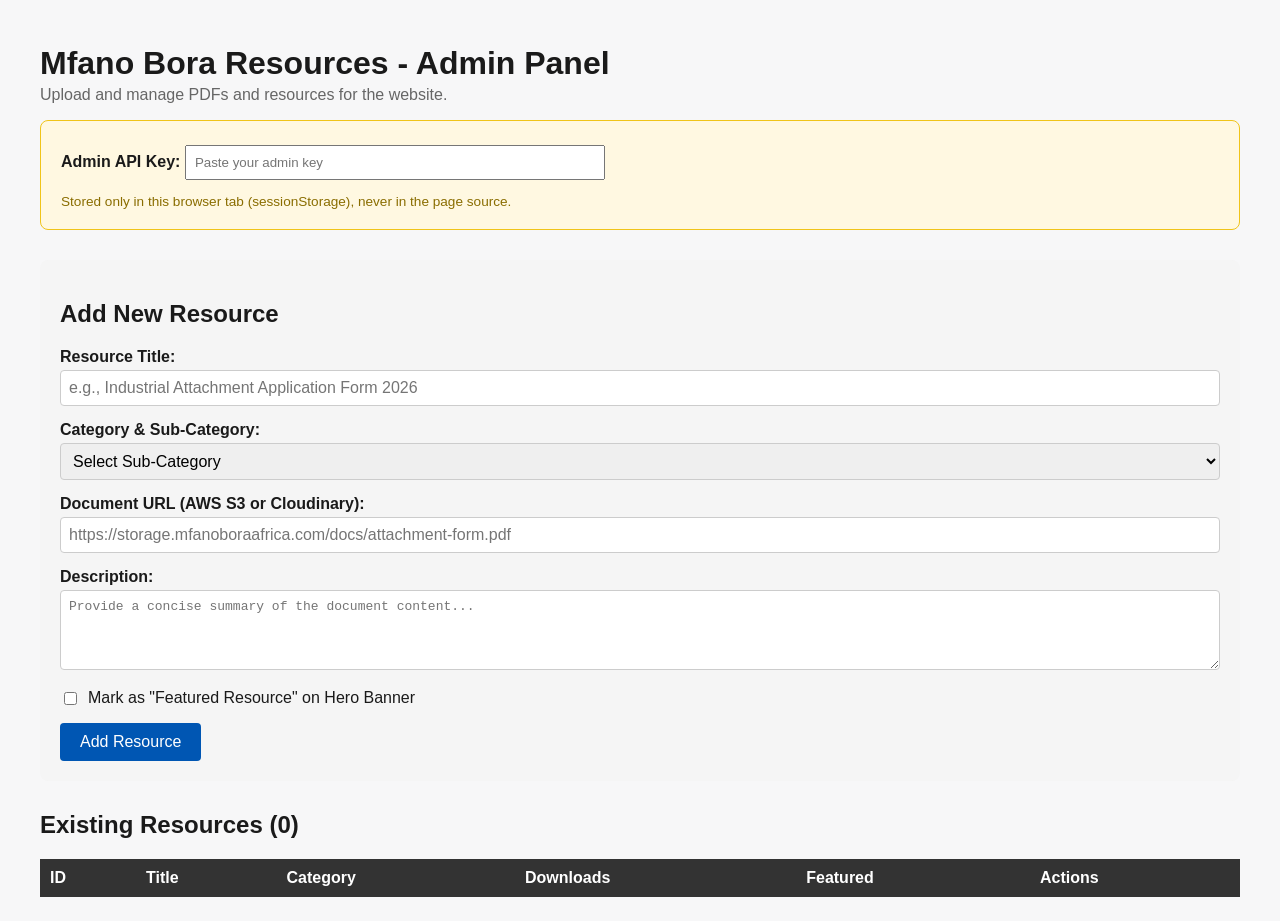
==== admin/index.html @ c71d783d "feat(admin): add admin UI for resource management" ====
<!DOCTYPE html>
<html lang="en">
<head>
<meta charset="UTF-8">
<meta name="viewport" content="width=device-width, initial-scale=1.0">
<title>Mfano Bora Resources - Admin Panel</title>
<link rel="stylesheet" href="css/admin.css">
</head>
<body>

<div class="container">
  <h1>Mfano Bora Resources - Admin Panel</h1>
  <p class="subtitle">Upload and manage PDFs and resources for the website.</p>

  <!-- ADMIN KEY -->
  <div class="card key-card">
    <label for="apiKey"><strong>Admin API Key:</strong></label>
    <input type="password" id="apiKey" placeholder="Paste your admin key" autocomplete="off">
    <p class="hint">Stored only in this browser tab (sessionStorage), never in the page source.</p>
  </div>

  <!-- CREATE FORM -->
  <div class="card">
    <h2>Add New Resource</h2>
    <p id="message" class="message"></p>

    <form id="resourceForm">
      <div class="field">
        <label for="title">Resource Title:</label>
        <input type="text" id="title" required placeholder="e.g., Industrial Attachment Application Form 2026">
      </div>

      <div class="field">
        <label for="subCategory">Category &amp; Sub-Category:</label>
        <select id="subCategory" required>
          <option value="">Select Sub-Category</option>
        </select>
      </div>

      <div class="field">
        <label for="fileUrl">Document URL (AWS S3 or Cloudinary):</label>
        <input type="url" id="fileUrl" required placeholder="https://storage.mfanoboraafrica.com/docs/attachment-form.pdf">
      </div>

      <div class="field">
        <label for="description">Description:</label>
        <textarea id="description" required placeholder="Provide a concise summary of the document content..."></textarea>
      </div>

      <div class="field checkbox-field">
        <label>
          <input type="checkbox" id="isFeatured">
          Mark as "Featured Resource" on Hero Banner
        </label>
      </div>

      <button type="submit" id="submitBtn">Add Resource</button>
    </form>
  </div>

  <!-- EXISTING RESOURCES -->
  <h2>Existing Resources (<span id="resourceCount">0</span>)</h2>
  <table id="resourceTable">
    <thead>
      <tr>
        <th>ID</th>
        <th>Title</th>
        <th>Category</th>
        <th>Downloads</th>
        <th>Featured</th>
        <th>Actions</th>
      </tr>
    </thead>
    <tbody id="resourceTableBody"></tbody>
  </table>
</div>

<script src="js/admin.js"></script>
</body>
</html>
---- admin/css/admin.css ----
* {
  box-sizing: border-box;
}

body {
  font-family: -apple-system, BlinkMacSystemFont, "Segoe UI", Roboto, sans-serif;
  background: #f7f7f8;
  color: #1a1a1a;
  margin: 0;
  padding: 24px;
}

.container {
  max-width: 1200px;
  margin: 0 auto;
}

h1 {
  margin-bottom: 4px;
}

.subtitle {
  color: #666;
  margin-top: 0;
}

.card {
  background: #f5f5f5;
  padding: 20px;
  border-radius: 8px;
  margin-bottom: 30px;
}

.key-card {
  background: #fff8e1;
  border: 1px solid #f0c419;
}

.key-card input {
  width: 100%;
  max-width: 420px;
  padding: 8px;
  margin-top: 4px;
}

.hint {
  color: #8a6d00;
  font-size: 0.85em;
  margin-bottom: 0;
}

.field {
  margin-bottom: 15px;
}

.field label {
  display: block;
  font-weight: bold;
  margin-bottom: 4px;
}

.field input[type="text"],
.field input[type="url"],
.field select,
.field textarea {
  width: 100%;
  padding: 8px;
  border: 1px solid #ccc;
  border-radius: 4px;
  font-size: 1em;
}

.field textarea {
  height: 80px;
  resize: vertical;
}

.checkbox-field label {
  display: flex;
  align-items: center;
  gap: 8px;
  font-weight: normal;
  cursor: pointer;
}

button {
  padding: 10px 20px;
  background: #0056b3;
  color: #fff;
  border: none;
  border-radius: 4px;
  cursor: pointer;
  font-size: 1em;
}

button:disabled {
  opacity: 0.6;
  cursor: not-allowed;
}

.message {
  font-weight: bold;
}

.message.error {
  color: #c0392b;
}

.message.success {
  color: #2e7d32;
}

table {
  width: 100%;
  border-collapse: collapse;
  text-align: left;
  background: #fff;
}

thead tr {
  background: #333;
  color: #fff;
}

th, td {
  padding: 10px;
}

tbody tr {
  border-bottom: 1px solid #ddd;
}

td.title-cell {
  font-weight: bold;
}

td a {
  margin-right: 10px;
  color: #0056b3;
}

td button.delete-btn {
  background: none;
  color: #c0392b;
  padding: 4px 8px;
}
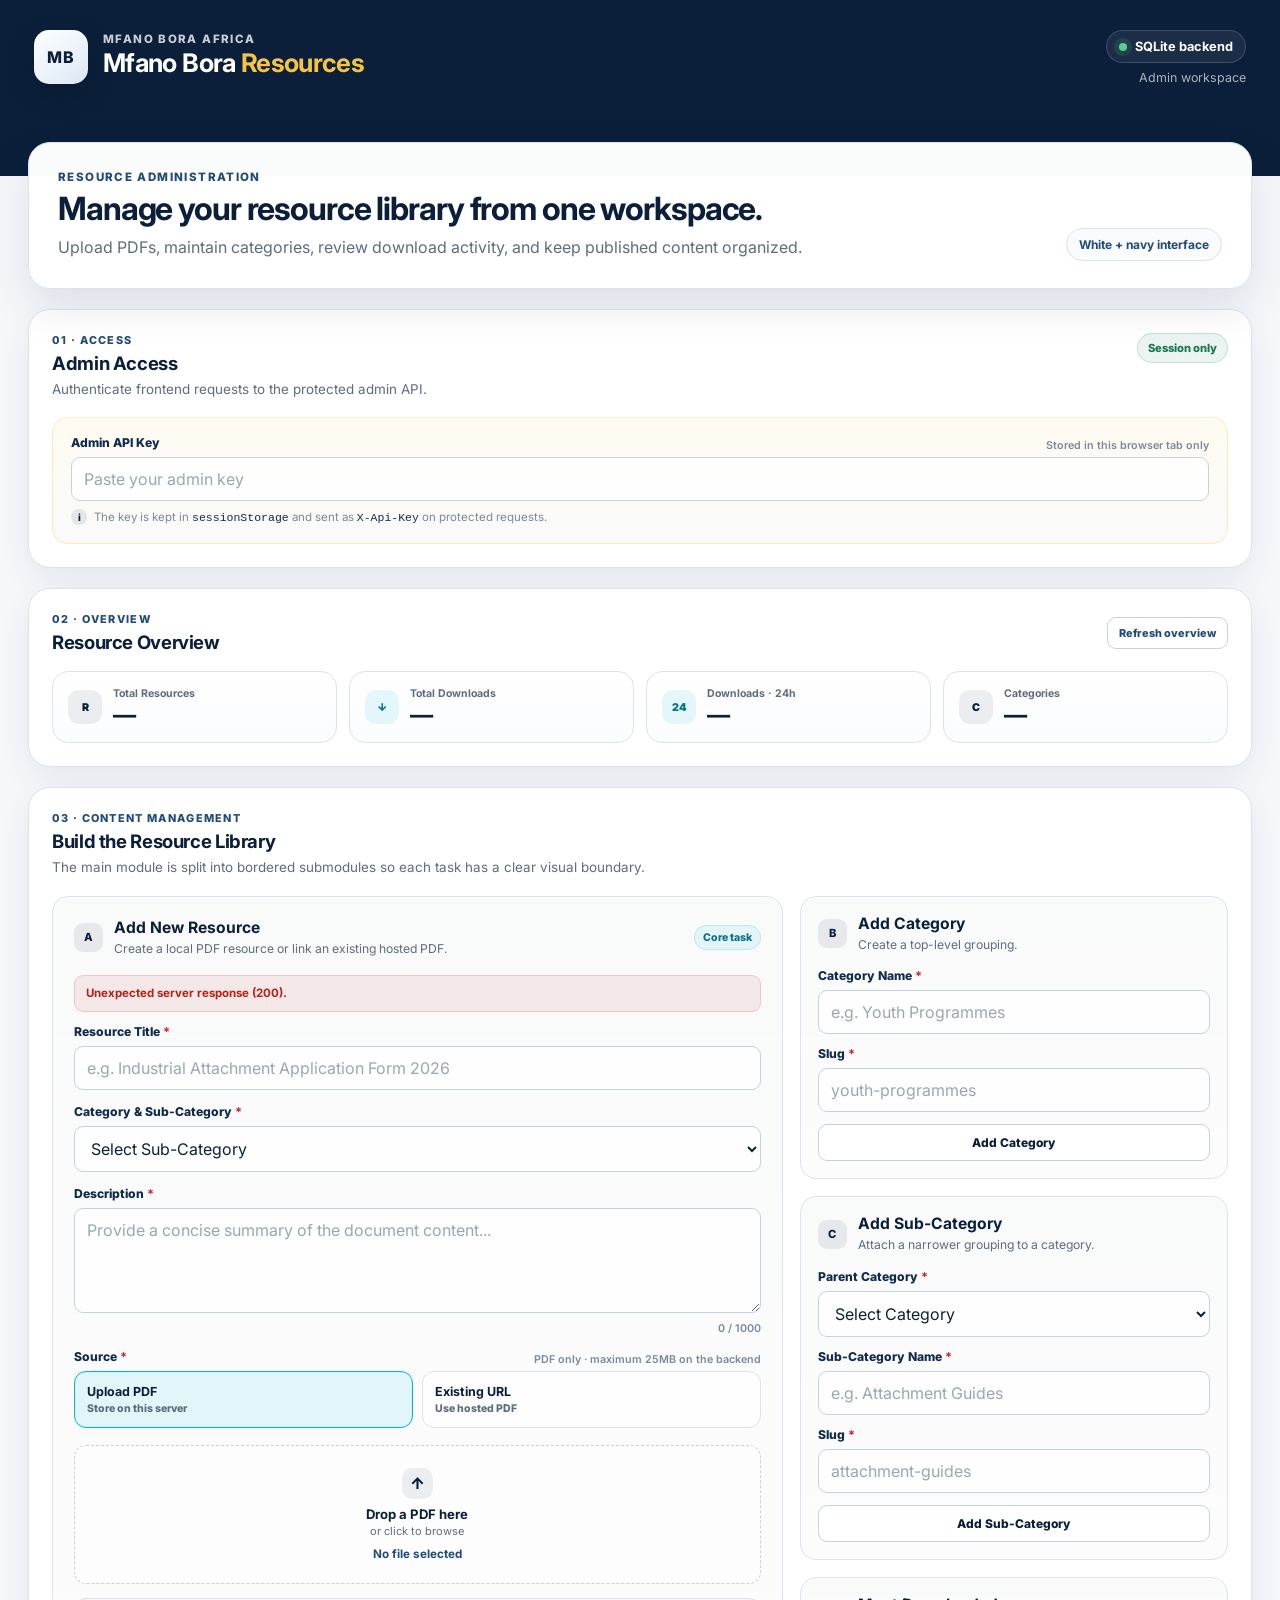
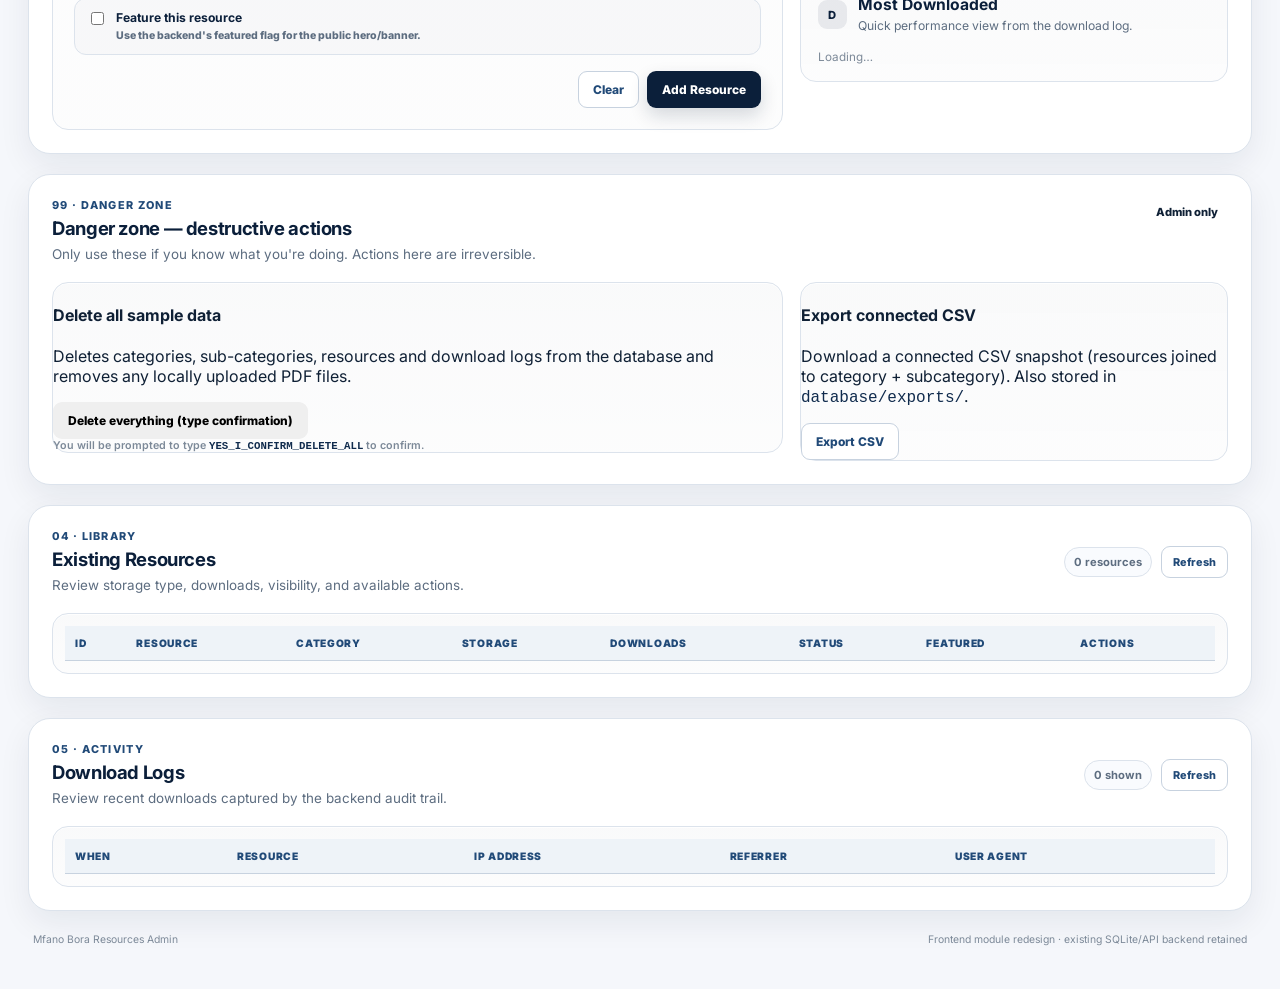
==== commit d1c1dfde: "feat(admin): redesign admin panel with modular UI and enhanced stats" ====
--- a/admin/index.html
+++ b/admin/index.html
@@ -1,80 +1,380 @@
 <!DOCTYPE html>
 <html lang="en">
 <head>
-<meta charset="UTF-8">
-<meta name="viewport" content="width=device-width, initial-scale=1.0">
-<title>Mfano Bora Resources - Admin Panel</title>
-<link rel="stylesheet" href="css/admin.css">
+  <meta charset="UTF-8">
+  <meta name="viewport" content="width=device-width, initial-scale=1.0">
+  <meta name="theme-color" content="#0b1f3a">
+  <title>Mfano Bora Resources — Admin Panel</title>
+  <link rel="preconnect" href="https://fonts.googleapis.com">
+  <link rel="preconnect" href="https://fonts.gstatic.com" crossorigin>
+  <link href="https://fonts.googleapis.com/css2?family=Inter:wght@400;500;600;700;800&display=swap" rel="stylesheet">
+  <link rel="stylesheet" href="css/admin.css">
 </head>
 <body>
-
-<div class="container">
-  <h1>Mfano Bora Resources - Admin Panel</h1>
-  <p class="subtitle">Upload and manage PDFs and resources for the website.</p>
-
-  <!-- ADMIN KEY -->
-  <div class="card key-card">
-    <label for="apiKey"><strong>Admin API Key:</strong></label>
-    <input type="password" id="apiKey" placeholder="Paste your admin key" autocomplete="off">
-    <p class="hint">Stored only in this browser tab (sessionStorage), never in the page source.</p>
+  <div class="page-shell">
+    <header class="topbar">
+      <div class="topbar-brand">
+        <div class="brand-mark" aria-hidden="true">MB</div>
+        <div>
+          <div class="eyebrow">Mfano Bora Africa</div>
+          <h1>Mfano Bora <span>Resources</span></h1>
+        </div>
+      </div>
+
+      <div class="topbar-meta">
+        <div class="system-status"><span class="status-dot"></span> SQLite backend</div>
+        <div class="system-copy">Admin workspace</div>
+      </div>
+    </header>
+
+    <main class="container">
+      <section class="hero-intro">
+        <div>
+          <p class="eyebrow dark">Resource administration</p>
+          <h2>Manage your resource library from one workspace.</h2>
+          <p class="hero-copy">Upload PDFs, maintain categories, review download activity, and keep published content organized.</p>
+        </div>
+        <div class="hero-chip">White + navy interface</div>
+      </section>
+
+      <!-- SECURITY MODULE -->
+      <section class="module module-security" aria-labelledby="securityTitle">
+        <div class="module-header">
+          <div>
+            <p class="module-kicker">01 · Access</p>
+            <h3 id="securityTitle">Admin Access</h3>
+            <p>Authenticate frontend requests to the protected admin API.</p>
+          </div>
+          <span class="module-badge secure">Session only</span>
+        </div>
+
+        <div class="submodule submodule-accent">
+          <div class="submodule-title-row">
+            <label for="apiKey">Admin API Key</label>
+            <span class="field-note">Stored in this browser tab only</span>
+          </div>
+          <input type="password" id="apiKey" placeholder="Paste your admin key" autocomplete="off" spellcheck="false">
+          <div class="access-note">
+            <span class="note-icon">i</span>
+            The key is kept in <code>sessionStorage</code> and sent as <code>X-Api-Key</code> on protected requests.
+          </div>
+        </div>
+      </section>
+
+      <!-- STATS MODULE -->
+      <section class="module" aria-labelledby="statsTitle">
+        <div class="module-header compact">
+          <div>
+            <p class="module-kicker">02 · Overview</p>
+            <h3 id="statsTitle">Resource Overview</h3>
+          </div>
+          <button class="button button-outline button-small" id="refreshOverviewBtn" type="button">Refresh overview</button>
+        </div>
+
+        <div class="stats-grid">
+          <div class="stat-card">
+            <span class="stat-icon">R</span>
+            <div>
+              <span class="stat-label">Total Resources</span>
+              <strong class="stat-value" id="statResources">—</strong>
+            </div>
+          </div>
+          <div class="stat-card accent">
+            <span class="stat-icon">↓</span>
+            <div>
+              <span class="stat-label">Total Downloads</span>
+              <strong class="stat-value" id="statDownloads">—</strong>
+            </div>
+          </div>
+          <div class="stat-card accent">
+            <span class="stat-icon">24</span>
+            <div>
+              <span class="stat-label">Downloads · 24h</span>
+              <strong class="stat-value" id="statDownloads24h">—</strong>
+            </div>
+          </div>
+          <div class="stat-card">
+            <span class="stat-icon">C</span>
+            <div>
+              <span class="stat-label">Categories</span>
+              <strong class="stat-value" id="statCategories">—</strong>
+            </div>
+          </div>
+        </div>
+      </section>
+
+      <!-- CONTENT MANAGEMENT MODULE -->
+      <section class="module" aria-labelledby="contentTitle">
+        <div class="module-header">
+          <div>
+            <p class="module-kicker">03 · Content management</p>
+            <h3 id="contentTitle">Build the Resource Library</h3>
+            <p>The main module is split into bordered submodules so each task has a clear visual boundary.</p>
+          </div>
+        </div>
+
+        <div class="workspace-grid">
+          <!-- RESOURCE SUBMODULE -->
+          <div class="submodule submodule-primary">
+            <div class="submodule-heading">
+              <div>
+                <span class="submodule-index">A</span>
+                <div>
+                  <h4>Add New Resource</h4>
+                  <p>Create a local PDF resource or link an existing hosted PDF.</p>
+                </div>
+              </div>
+              <span class="submodule-status">Core task</span>
+            </div>
+
+            <div id="message" class="message" role="status" aria-live="polite"></div>
+
+            <form id="resourceForm" class="form-grid">
+              <div class="field field-full">
+                <label for="title">Resource Title <span>*</span></label>
+                <input type="text" id="title" required maxlength="180" placeholder="e.g. Industrial Attachment Application Form 2026">
+              </div>
+
+              <div class="field field-full">
+                <label for="subCategory">Category &amp; Sub-Category <span>*</span></label>
+                <select id="subCategory" required>
+                  <option value="">Select Sub-Category</option>
+                </select>
+              </div>
+
+              <div class="field field-full">
+                <label for="description">Description <span>*</span></label>
+                <textarea id="description" required maxlength="1000" placeholder="Provide a concise summary of the document content..."></textarea>
+                <span class="field-note right" id="descriptionCount">0 / 1000</span>
+              </div>
+
+              <div class="field field-full">
+                <div class="field-label-row">
+                  <label>Source <span>*</span></label>
+                  <span class="field-note">PDF only · maximum 25MB on the backend</span>
+                </div>
+                <div class="source-toggle" role="radiogroup" aria-label="Resource source">
+                  <label class="source-option">
+                    <input type="radio" name="source" value="file" checked>
+                    <span class="source-option-text"><strong>Upload PDF</strong><small>Store on this server</small></span>
+                  </label>
+                  <label class="source-option">
+                    <input type="radio" name="source" value="url">
+                    <span class="source-option-text"><strong>Existing URL</strong><small>Use hosted PDF</small></span>
+                  </label>
+                </div>
+
+                <div id="fileSourceField" class="source-panel">
+                  <div class="file-drop" id="fileDrop" tabindex="0" role="button" aria-label="Choose PDF file">
+                    <div class="upload-icon">↑</div>
+                    <strong>Drop a PDF here</strong>
+                    <span>or click to browse</span>
+                    <div class="file-picked" id="filePicked">No file selected</div>
+                  </div>
+                  <input type="file" id="fileInput" accept="application/pdf,.pdf" hidden>
+                </div>
+
+                <div id="urlSourceField" class="source-panel" hidden>
+                  <input type="url" id="fileUrl" placeholder="https://storage.mfanobora.com/docs/example.pdf">
+                </div>
+              </div>
+
+              <div class="field field-full">
+                <label class="check-card">
+                  <input type="checkbox" id="isFeatured">
+                  <span>
+                    <strong>Feature this resource</strong>
+                    <small>Use the backend's featured flag for the public hero/banner.</small>
+                  </span>
+                </label>
+              </div>
+
+              <div class="form-actions field-full">
+                <button type="reset" class="button button-outline" id="resetResourceBtn">Clear</button>
+                <button type="submit" class="button button-primary" id="submitBtn">Add Resource</button>
+              </div>
+            </form>
+          </div>
+
+          <!-- TAXONOMY SUBMODULES -->
+          <div class="stacked-submodules">
+            <div class="submodule submodule-secondary">
+              <div class="submodule-heading small">
+                <div>
+                  <span class="submodule-index">B</span>
+                  <div>
+                    <h4>Add Category</h4>
+                    <p>Create a top-level grouping.</p>
+                  </div>
+                </div>
+              </div>
+              <div id="categoryMessage" class="message" role="status" aria-live="polite"></div>
+              <form id="categoryForm" class="compact-form">
+                <div class="field">
+                  <label for="categoryName">Category Name <span>*</span></label>
+                  <input type="text" id="categoryName" required maxlength="120" placeholder="e.g. Youth Programmes">
+                </div>
+                <div class="field">
+                  <label for="categorySlug">Slug <span>*</span></label>
+                  <input type="text" id="categorySlug" required maxlength="120" placeholder="youth-programmes">
+                </div>
+                <button type="submit" class="button button-secondary" id="categorySubmitBtn">Add Category</button>
+              </form>
+            </div>
+
+            <div class="submodule submodule-secondary">
+              <div class="submodule-heading small">
+                <div>
+                  <span class="submodule-index">C</span>
+                  <div>
+                    <h4>Add Sub-Category</h4>
+                    <p>Attach a narrower grouping to a category.</p>
+                  </div>
+                </div>
+              </div>
+              <div id="subCategoryMessage" class="message" role="status" aria-live="polite"></div>
+              <form id="subCategoryForm" class="compact-form">
+                <div class="field">
+                  <label for="parentCategory">Parent Category <span>*</span></label>
+                  <select id="parentCategory" required>
+                    <option value="">Select Category</option>
+                  </select>
+                </div>
+                <div class="field">
+                  <label for="newSubCategoryName">Sub-Category Name <span>*</span></label>
+                  <input type="text" id="newSubCategoryName" required maxlength="120" placeholder="e.g. Attachment Guides">
+                </div>
+                <div class="field">
+                  <label for="newSubCategorySlug">Slug <span>*</span></label>
+                  <input type="text" id="newSubCategorySlug" required maxlength="120" placeholder="attachment-guides">
+                </div>
+                <button type="submit" class="button button-secondary" id="subCategorySubmitBtn">Add Sub-Category</button>
+              </form>
+            </div>
+
+            <div class="submodule submodule-secondary">
+              <div class="submodule-heading small">
+                <div>
+                  <span class="submodule-index">D</span>
+                  <div>
+                    <h4>Most Downloaded</h4>
+                    <p>Quick performance view from the download log.</p>
+                  </div>
+                </div>
+              </div>
+              <div id="topResourcesList" class="top-resources-list" aria-live="polite">
+                <div class="loading-state">Loading…</div>
+              </div>
+            </div>
+          </div>
+        </div>
+      </section>
+
+      <!-- DANGER ZONE MODULE -->
+      <section class="module module-danger" aria-labelledby="dangerTitle">
+        <div class="module-header">
+          <div>
+            <p class="module-kicker">99 · Danger zone</p>
+            <h3 id="dangerTitle">Danger zone — destructive actions</h3>
+            <p class="hero-copy">Only use these if you know what you're doing. Actions here are irreversible.</p>
+          </div>
+          <span class="module-badge warning">Admin only</span>
+        </div>
+
+        <div class="workspace-grid">
+          <div class="submodule submodule-danger">
+            <h4>Delete all sample data</h4>
+            <p>Deletes categories, sub-categories, resources and download logs from the database and removes any locally uploaded PDF files.</p>
+            <div class="field">
+              <button id="killAllBtn" type="button" class="button button-danger">Delete everything (type confirmation)</button>
+            </div>
+            <div class="field-note">You will be prompted to type <code>YES_I_CONFIRM_DELETE_ALL</code> to confirm.</div>
+          </div>
+
+          <div class="submodule submodule-export">
+            <h4>Export connected CSV</h4>
+            <p>Download a connected CSV snapshot (resources joined to category + subcategory). Also stored in <code>database/exports/</code>.</p>
+            <div class="field">
+              <button id="exportCsvBtn" type="button" class="button button-outline">Export CSV</button>
+            </div>
+          </div>
+        </div>
+      </section>
+
+      <!-- RESOURCE LIST MODULE -->
+      <section class="module" aria-labelledby="resourcesTitle">
+        <div class="module-header compact">
+          <div>
+            <p class="module-kicker">04 · Library</p>
+            <h3 id="resourcesTitle">Existing Resources</h3>
+            <p>Review storage type, downloads, visibility, and available actions.</p>
+          </div>
+          <div class="header-actions">
+            <span class="count-badge"><span id="resourceCount">0</span> resources</span>
+            <button class="button button-outline button-small" id="refreshResourcesBtn" type="button">Refresh</button>
+          </div>
+        </div>
+
+        <div class="submodule table-submodule">
+          <div class="table-scroll">
+            <table id="resourceTable">
+              <thead>
+                <tr>
+                  <th>ID</th>
+                  <th>Resource</th>
+                  <th>Category</th>
+                  <th>Storage</th>
+                  <th>Downloads</th>
+                  <th>Status</th>
+                  <th>Featured</th>
+                  <th>Actions</th>
+                </tr>
+              </thead>
+              <tbody id="resourceTableBody"></tbody>
+            </table>
+          </div>
+        </div>
+      </section>
+
+      <!-- DOWNLOAD LOGS MODULE -->
+      <section class="module" aria-labelledby="logsTitle">
+        <div class="module-header compact">
+          <div>
+            <p class="module-kicker">05 · Activity</p>
+            <h3 id="logsTitle">Download Logs</h3>
+            <p>Review recent downloads captured by the backend audit trail.</p>
+          </div>
+          <div class="header-actions">
+            <span class="count-badge"><span id="logCount">0</span> shown</span>
+            <button class="button button-outline button-small" id="refreshLogsBtn" type="button">Refresh</button>
+          </div>
+        </div>
+
+        <div class="submodule table-submodule">
+          <div class="table-scroll">
+            <table id="logsTable">
+              <thead>
+                <tr>
+                  <th>When</th>
+                  <th>Resource</th>
+                  <th>IP Address</th>
+                  <th>Referrer</th>
+                  <th>User Agent</th>
+                </tr>
+              </thead>
+              <tbody id="logsTableBody"></tbody>
+            </table>
+          </div>
+        </div>
+      </section>
+
+      <footer class="page-footer">
+        <span>Mfano Bora Resources Admin</span>
+        <span>Frontend module redesign · existing SQLite/API backend retained</span>
+      </footer>
+    </main>
   </div>
 
-  <!-- CREATE FORM -->
-  <div class="card">
-    <h2>Add New Resource</h2>
-    <p id="message" class="message"></p>
-
-    <form id="resourceForm">
-      <div class="field">
-        <label for="title">Resource Title:</label>
-        <input type="text" id="title" required placeholder="e.g., Industrial Attachment Application Form 2026">
-      </div>
-
-      <div class="field">
-        <label for="subCategory">Category &amp; Sub-Category:</label>
-        <select id="subCategory" required>
-          <option value="">Select Sub-Category</option>
-        </select>
-      </div>
-
-      <div class="field">
-        <label for="fileUrl">Document URL (AWS S3 or Cloudinary):</label>
-        <input type="url" id="fileUrl" required placeholder="https://storage.mfanoboraafrica.com/docs/attachment-form.pdf">
-      </div>
-
-      <div class="field">
-        <label for="description">Description:</label>
-        <textarea id="description" required placeholder="Provide a concise summary of the document content..."></textarea>
-      </div>
-
-      <div class="field checkbox-field">
-        <label>
-          <input type="checkbox" id="isFeatured">
-          Mark as "Featured Resource" on Hero Banner
-        </label>
-      </div>
-
-      <button type="submit" id="submitBtn">Add Resource</button>
-    </form>
-  </div>
-
-  <!-- EXISTING RESOURCES -->
-  <h2>Existing Resources (<span id="resourceCount">0</span>)</h2>
-  <table id="resourceTable">
-    <thead>
-      <tr>
-        <th>ID</th>
-        <th>Title</th>
-        <th>Category</th>
-        <th>Downloads</th>
-        <th>Featured</th>
-        <th>Actions</th>
-      </tr>
-    </thead>
-    <tbody id="resourceTableBody"></tbody>
-  </table>
-</div>
-
-<script src="js/admin.js"></script>
+  <script src="js/admin.js"></script>
 </body>
-</html>
+</html>
--- a/admin/css/admin.css
+++ b/admin/css/admin.css
@@ -1,146 +1,321 @@
-* {
-  box-sizing: border-box;
-}
+:root {
+  --navy-950: #071426;
+  --navy-900: #0b1f3a;
+  --navy-850: #102b4d;
+  --navy-800: #17365e;
+  --navy-700: #214a78;
+  --cyan: #06b6d4;
+  --cyan-soft: rgba(6, 182, 212, 0.10);
+  --cyan-border: rgba(6, 182, 212, 0.28);
+  --gold: #f4c542;
+
+  --page: #f5f7fb;
+  --white: #ffffff;
+  --surface-soft: #f9fbfe;
+  --surface-tint: rgba(11, 31, 58, 0.025);
+  --border: #dce3ec;
+  --border-strong: #c7d2df;
+  --text: #0f2035;
+  --text-soft: #5d6d80;
+  --text-faint: #7c8998;
+
+  --success: #16794f;
+  --success-bg: rgba(22, 121, 79, 0.08);
+  --danger: #b42318;
+  --danger-bg: rgba(180, 35, 24, 0.08);
+  --warning: #9a6700;
+  --warning-bg: rgba(154, 103, 0, 0.08);
+
+  --radius-xl: 22px;
+  --radius-lg: 16px;
+  --radius-md: 12px;
+  --radius-sm: 9px;
+  --shadow-module: 0 12px 32px rgba(11, 31, 58, 0.07);
+  --shadow-card: 0 8px 22px rgba(11, 31, 58, 0.05);
+}
+
+* { box-sizing: border-box; }
+
+html { scroll-behavior: smooth; }
 
 body {
-  font-family: -apple-system, BlinkMacSystemFont, "Segoe UI", Roboto, sans-serif;
-  background: #f7f7f8;
-  color: #1a1a1a;
   margin: 0;
-  padding: 24px;
-}
-
-.container {
-  max-width: 1200px;
+  min-height: 100vh;
+  font-family: 'Inter', system-ui, -apple-system, BlinkMacSystemFont, 'Segoe UI', sans-serif;
+  color: var(--text);
+  background:
+    linear-gradient(180deg, var(--navy-900) 0 176px, var(--page) 176px 100%);
+}
+
+button, input, select, textarea { font: inherit; }
+button { -webkit-tap-highlight-color: transparent; }
+
+.page-shell { min-height: 100vh; }
+
+.topbar {
+  max-width: 1400px;
   margin: 0 auto;
-}
-
-h1 {
-  margin-bottom: 4px;
-}
-
-.subtitle {
-  color: #666;
-  margin-top: 0;
-}
-
-.card {
-  background: #f5f5f5;
-  padding: 20px;
-  border-radius: 8px;
-  margin-bottom: 30px;
-}
-
-.key-card {
-  background: #fff8e1;
-  border: 1px solid #f0c419;
-}
-
-.key-card input {
-  width: 100%;
-  max-width: 420px;
-  padding: 8px;
-  margin-top: 4px;
-}
-
-.hint {
-  color: #8a6d00;
-  font-size: 0.85em;
-  margin-bottom: 0;
-}
-
-.field {
-  margin-bottom: 15px;
-}
-
-.field label {
-  display: block;
-  font-weight: bold;
-  margin-bottom: 4px;
-}
+  min-height: 176px;
+  padding: 30px 34px 28px;
+  color: #fff;
+  display: flex;
+  align-items: flex-start;
+  justify-content: space-between;
+  gap: 24px;
+}
+
+.topbar-brand { display: flex; align-items: center; gap: 15px; }
+
+.brand-mark {
+  width: 54px;
+  height: 54px;
+  border-radius: 15px;
+  display: grid;
+  place-items: center;
+  font-weight: 800;
+  letter-spacing: .04em;
+  color: var(--navy-900);
+  background: linear-gradient(145deg, #fff, #dbe8f5);
+  box-shadow: 0 10px 28px rgba(0,0,0,.16);
+}
+
+.topbar h1 {
+  margin: 2px 0 3px;
+  font-size: clamp(1.25rem, 2vw, 1.65rem);
+  line-height: 1.2;
+  letter-spacing: -.025em;
+}
+
+.topbar h1 span { color: var(--gold); }
+.eyebrow { margin: 0; font-size: .72rem; text-transform: uppercase; letter-spacing: .12em; font-weight: 800; opacity: .78; }
+.eyebrow.dark { color: var(--navy-700); opacity: 1; }
+
+.topbar-meta { text-align: right; display: grid; gap: 7px; justify-items: end; }
+.system-status {
+  display: inline-flex;
+  align-items: center;
+  gap: 8px;
+  padding: 8px 12px;
+  border-radius: 999px;
+  border: 1px solid rgba(255,255,255,.15);
+  background: rgba(255,255,255,.07);
+  font-size: .8rem;
+  font-weight: 700;
+}
+.status-dot { width: 8px; height: 8px; border-radius: 50%; background: #55d18a; box-shadow: 0 0 0 5px rgba(85,209,138,.12); }
+.system-copy { color: rgba(255,255,255,.66); font-size: .78rem; }
+
+.container { max-width: 1280px; margin: 0 auto; padding: 0 28px 38px; }
+
+.hero-intro {
+  margin-top: -34px;
+  padding: 27px 29px;
+  border-radius: var(--radius-xl);
+  border: 1px solid var(--border);
+  background: rgba(255,255,255,.98);
+  box-shadow: 0 18px 45px rgba(11,31,58,.10);
+  display: flex;
+  align-items: flex-end;
+  justify-content: space-between;
+  gap: 20px;
+  position: relative;
+}
+
+.hero-intro h2 { margin: 5px 0 7px; font-size: clamp(1.4rem, 3vw, 2rem); letter-spacing: -.035em; color: var(--navy-900); }
+.hero-copy { margin: 0; color: var(--text-soft); max-width: 760px; line-height: 1.6; }
+.hero-chip { flex: 0 0 auto; padding: 8px 12px; border: 1px solid var(--border); border-radius: 999px; font-size: .75rem; font-weight: 700; color: var(--navy-700); background: var(--surface-soft); }
+
+.module {
+  margin-top: 20px;
+  padding: 23px;
+  background: var(--white);
+  border: 1px solid var(--border);
+  border-radius: var(--radius-xl);
+  box-shadow: var(--shadow-module);
+}
+
+.module-header { display: flex; justify-content: space-between; align-items: flex-start; gap: 18px; margin-bottom: 18px; }
+.module-header.compact { align-items: center; }
+.module-kicker { margin: 0 0 5px; color: var(--navy-700); font-size: .68rem; font-weight: 800; letter-spacing: .12em; text-transform: uppercase; }
+.module-header h3 { margin: 0; color: var(--navy-900); font-size: 1.16rem; letter-spacing: -.02em; }
+.module-header p:not(.module-kicker) { margin: 5px 0 0; color: var(--text-soft); font-size: .84rem; line-height: 1.5; }
+.module-badge { padding: 7px 10px; border-radius: 999px; font-size: .7rem; font-weight: 800; white-space: nowrap; }
+.module-badge.secure { color: var(--success); background: var(--success-bg); border: 1px solid rgba(22,121,79,.18); }
+
+.submodule {
+  background: linear-gradient(180deg, rgba(11,31,58,.025), rgba(11,31,58,.012));
+  border: 1px solid var(--border);
+  border-radius: var(--radius-lg);
+  box-shadow: inset 0 1px 0 rgba(255,255,255,.88);
+}
+.submodule-accent { padding: 17px 18px; background: linear-gradient(180deg, rgba(244,197,66,.08), rgba(11,31,58,.025)); border-color: rgba(244,197,66,.28); }
+.submodule-primary { padding: 21px; }
+.submodule-secondary { padding: 17px; }
+.table-submodule { padding: 12px; overflow: hidden; }
+
+.submodule-title-row, .field-label-row, .submodule-heading { display: flex; justify-content: space-between; align-items: center; gap: 12px; }
+.submodule-heading { margin-bottom: 18px; }
+.submodule-heading > div:first-child { display: flex; align-items: center; gap: 11px; }
+.submodule-heading.small { margin-bottom: 15px; }
+.submodule-heading h4 { margin: 0; font-size: .98rem; color: var(--navy-900); }
+.submodule-heading p { margin: 3px 0 0; color: var(--text-soft); font-size: .76rem; line-height: 1.45; }
+.submodule-index { width: 29px; height: 29px; border-radius: 9px; display: grid; place-items: center; flex: 0 0 auto; color: var(--navy-900); background: rgba(11,31,58,.08); font-size: .7rem; font-weight: 800; }
+.submodule-status { padding: 5px 8px; border-radius: 999px; background: rgba(6,182,212,.08); color: #0a7286; border: 1px solid rgba(6,182,212,.18); font-size: .66rem; font-weight: 800; }
+
+.access-note { margin-top: 8px; color: var(--text-faint); font-size: .72rem; line-height: 1.5; }
+.note-icon { display: inline-grid; place-items: center; width: 16px; height: 16px; margin-right: 4px; border-radius: 50%; color: var(--navy-900); background: rgba(11,31,58,.09); font-size: .62rem; font-weight: 800; }
+code { font-family: ui-monospace, SFMono-Regular, Menlo, monospace; color: var(--navy-850); }
+
+.workspace-grid { display: grid; grid-template-columns: minmax(0, 1.4fr) minmax(320px, .82fr); gap: 17px; align-items: start; }
+.stacked-submodules { display: grid; gap: 17px; }
+
+.form-grid { display: grid; grid-template-columns: repeat(2, minmax(0, 1fr)); gap: 14px; }
+.compact-form { display: grid; gap: 12px; }
+.field { min-width: 0; position: relative; }
+.field-full { grid-column: 1 / -1; }
+.field label, .submodule-title-row label { display: block; margin-bottom: 7px; color: var(--navy-850); font-size: .76rem; font-weight: 800; }
+.field label > span, .submodule-title-row label > span { color: #c53030; }
+.field-note { color: var(--text-faint); font-size: .67rem; font-weight: 600; }
+.field-note.right { display: block; text-align: right; margin-top: 5px; }
 
 .field input[type="text"],
 .field input[type="url"],
+.field input[type="password"],
 .field select,
-.field textarea {
+.field textarea,
+.submodule-accent > input {
   width: 100%;
-  padding: 8px;
-  border: 1px solid #ccc;
-  border-radius: 4px;
-  font-size: 1em;
-}
-
-.field textarea {
-  height: 80px;
-  resize: vertical;
-}
-
-.checkbox-field label {
-  display: flex;
-  align-items: center;
-  gap: 8px;
-  font-weight: normal;
+  border: 1px solid var(--border-strong);
+  background: rgba(255,255,255,.86);
+  color: var(--text);
+  border-radius: var(--radius-sm);
+  padding: 11px 12px;
+  outline: none;
+  transition: border-color .18s ease, box-shadow .18s ease, background .18s ease;
+}
+
+.field textarea { min-height: 105px; resize: vertical; }
+.field input::placeholder, .field textarea::placeholder, .submodule-accent > input::placeholder { color: #9aa6b4; }
+.field input:focus, .field select:focus, .field textarea:focus, .submodule-accent > input:focus { border-color: var(--cyan); box-shadow: 0 0 0 3px rgba(6,182,212,.10); background: #fff; }
+
+.source-toggle { display: grid; grid-template-columns: 1fr 1fr; gap: 9px; margin-bottom: 10px; }
+.source-option { margin: 0; padding: 12px; border: 1px solid var(--border); border-radius: var(--radius-md); background: rgba(255,255,255,.7); cursor: pointer; transition: .18s ease; }
+.source-option:has(input:checked) { border-color: var(--cyan); background: var(--cyan-soft); box-shadow: inset 0 0 0 1px rgba(6,182,212,.08); }
+.source-option input { position: absolute; opacity: 0; pointer-events: none; }
+.source-option-text { display: grid; gap: 3px; }
+.source-option-text strong { color: var(--navy-900); font-size: .78rem; }
+.source-option-text small { color: var(--text-soft); font-size: .66rem; }
+
+.source-panel[hidden] { display: none; }
+.file-drop {
+  border: 1.5px dashed var(--border-strong);
+  border-radius: var(--radius-md);
+  padding: 22px 17px;
+  text-align: center;
+  background: rgba(255,255,255,.55);
+  color: var(--text-soft);
   cursor: pointer;
-}
-
-button {
-  padding: 10px 20px;
-  background: #0056b3;
-  color: #fff;
-  border: none;
-  border-radius: 4px;
-  cursor: pointer;
-  font-size: 1em;
-}
-
-button:disabled {
-  opacity: 0.6;
-  cursor: not-allowed;
-}
-
-.message {
-  font-weight: bold;
-}
-
-.message.error {
-  color: #c0392b;
-}
-
-.message.success {
-  color: #2e7d32;
-}
-
-table {
-  width: 100%;
-  border-collapse: collapse;
-  text-align: left;
-  background: #fff;
-}
-
-thead tr {
-  background: #333;
-  color: #fff;
-}
-
-th, td {
-  padding: 10px;
-}
-
-tbody tr {
-  border-bottom: 1px solid #ddd;
-}
-
-td.title-cell {
-  font-weight: bold;
-}
-
-td a {
-  margin-right: 10px;
-  color: #0056b3;
-}
-
-td button.delete-btn {
-  background: none;
-  color: #c0392b;
-  padding: 4px 8px;
-}
+  outline: none;
+  transition: border-color .18s ease, background .18s ease, transform .18s ease;
+}
+.file-drop:hover, .file-drop:focus, .file-drop.dragover { border-color: var(--cyan); background: var(--cyan-soft); transform: translateY(-1px); }
+.upload-icon { width: 31px; height: 31px; margin: 0 auto 7px; display: grid; place-items: center; border-radius: 10px; color: var(--navy-900); background: rgba(11,31,58,.07); font-weight: 800; }
+.file-drop strong { display: block; color: var(--navy-900); font-size: .82rem; }
+.file-drop > span { display: block; margin-top: 2px; font-size: .69rem; }
+.file-picked { margin-top: 9px; color: var(--navy-700); font-weight: 700; font-size: .73rem; overflow: hidden; text-overflow: ellipsis; white-space: nowrap; }
+
+.check-card { display: flex !important; align-items: flex-start; gap: 9px; margin: 0 !important; padding: 11px 12px; border: 1px solid var(--border); border-radius: var(--radius-md); background: rgba(11,31,58,.02); cursor: pointer; }
+.check-card input { margin-top: 2px; accent-color: var(--navy-900); }
+.check-card span { display: grid; gap: 3px; }
+.check-card strong { font-size: .76rem; color: var(--navy-900); }
+.check-card small { color: var(--text-soft); font-size: .66rem; line-height: 1.45; }
+
+.form-actions { display: flex; justify-content: flex-end; gap: 8px; padding-top: 2px; }
+
+.button { border: 1px solid transparent; border-radius: var(--radius-sm); padding: 10px 14px; font-weight: 800; font-size: .75rem; cursor: pointer; transition: transform .15s ease, box-shadow .18s ease, background .18s ease, border-color .18s ease, color .18s ease; }
+.button:hover:not(:disabled) { transform: translateY(-1px); }
+.button:active:not(:disabled) { transform: translateY(0); }
+.button:disabled { opacity: .55; cursor: not-allowed; }
+.button-primary { color: #fff; background: var(--navy-900); box-shadow: 0 8px 18px rgba(11,31,58,.16); }
+.button-primary:hover:not(:disabled) { background: var(--navy-800); }
+.button-secondary { color: var(--navy-900); background: #fff; border-color: var(--border-strong); }
+.button-secondary:hover:not(:disabled) { border-color: var(--navy-700); background: rgba(11,31,58,.03); }
+.button-outline { color: var(--navy-700); background: #fff; border-color: var(--border-strong); }
+.button-outline:hover:not(:disabled) { color: var(--navy-900); border-color: var(--navy-700); }
+.button-small { padding: 8px 11px; font-size: .68rem; }
+
+.message { display: none; margin-bottom: 12px; padding: 9px 11px; border-radius: var(--radius-sm); font-size: .72rem; font-weight: 700; line-height: 1.45; }
+.message.visible { display: block; }
+.message.success { color: var(--success); background: var(--success-bg); border: 1px solid rgba(22,121,79,.18); }
+.message.error { color: var(--danger); background: var(--danger-bg); border: 1px solid rgba(180,35,24,.16); }
+
+.stats-grid { display: grid; grid-template-columns: repeat(4, minmax(0, 1fr)); gap: 12px; }
+.stat-card { padding: 15px; display: flex; align-items: center; gap: 11px; border-radius: var(--radius-lg); border: 1px solid var(--border); background: linear-gradient(180deg, #fff, #fbfcfe); }
+.stat-icon { width: 34px; height: 34px; display: grid; place-items: center; flex: 0 0 auto; border-radius: 11px; background: rgba(11,31,58,.07); color: var(--navy-900); font-size: .67rem; font-weight: 900; }
+.stat-card.accent .stat-icon { background: var(--cyan-soft); color: #0a7286; }
+.stat-label { display: block; color: var(--text-soft); font-size: .66rem; font-weight: 700; line-height: 1.35; }
+.stat-value { display: block; margin-top: 3px; color: var(--navy-900); font-size: 1.45rem; line-height: 1; letter-spacing: -.03em; }
+
+.top-resources-list { display: grid; gap: 8px; }
+.loading-state { color: var(--text-faint); font-size: .73rem; }
+.top-resource { display: grid; grid-template-columns: 1fr auto; gap: 8px; align-items: center; padding: 10px 0; border-bottom: 1px dashed var(--border); }
+.top-resource:last-child { border-bottom: 0; padding-bottom: 0; }
+.top-resource-title { font-size: .73rem; color: var(--navy-900); font-weight: 700; line-height: 1.4; }
+.top-resource-meta { color: var(--text-faint); font-size: .64rem; margin-top: 2px; }
+.top-resource-count { color: #0a7286; font-size: .69rem; font-weight: 800; }
+
+.header-actions { display: flex; align-items: center; gap: 9px; flex-wrap: wrap; justify-content: flex-end; }
+.count-badge { color: var(--text-soft); font-size: .7rem; font-weight: 700; padding: 7px 9px; border: 1px solid var(--border); background: var(--surface-soft); border-radius: 999px; }
+
+.table-scroll { overflow-x: auto; }
+table { width: 100%; border-collapse: separate; border-spacing: 0; text-align: left; font-size: .72rem; min-width: 820px; }
+thead th { position: sticky; top: 0; z-index: 1; background: #eef3f8; color: var(--navy-700); padding: 11px 10px; border-bottom: 1px solid var(--border-strong); font-size: .64rem; font-weight: 900; text-transform: uppercase; letter-spacing: .07em; white-space: nowrap; }
+tbody td { padding: 11px 10px; color: var(--text); border-bottom: 1px solid #e9eef4; vertical-align: middle; }
+tbody tr:last-child td { border-bottom: 0; }
+tbody tr:hover td { background: rgba(6,182,212,.035); }
+.title-cell { max-width: 280px; font-weight: 800; color: var(--navy-900); }
+.category-cell { max-width: 230px; color: var(--text-soft); line-height: 1.4; }
+.pill { display: inline-flex; align-items: center; gap: 5px; padding: 5px 7px; border-radius: 999px; font-size: .61rem; font-weight: 800; white-space: nowrap; }
+.pill.local { color: #0a7286; background: var(--cyan-soft); border: 1px solid rgba(6,182,212,.14); }
+.pill.external { color: var(--text-soft); background: rgba(11,31,58,.05); border: 1px solid var(--border); }
+.pill.featured { color: var(--warning); background: var(--warning-bg); border: 1px solid rgba(154,103,0,.15); }
+.pill.published { color: var(--success); background: var(--success-bg); border: 1px solid rgba(22,121,79,.15); }
+.pill.draft { color: var(--text-soft); background: rgba(11,31,58,.05); border: 1px solid var(--border); }
+.action-row { display: flex; flex-wrap: wrap; gap: 6px; }
+.table-action { padding: 6px 8px; border-radius: 7px; border: 1px solid var(--border-strong); background: #fff; color: var(--navy-700); font-size: .64rem; font-weight: 800; cursor: pointer; }
+.table-action:hover { border-color: var(--navy-700); }
+.table-action.danger { color: var(--danger); border-color: rgba(180,35,24,.22); }
+.table-action.danger:hover { background: var(--danger-bg); }
+.empty-row td { text-align: center; color: var(--text-faint); padding: 36px 12px; }
+
+.page-footer { display: flex; justify-content: space-between; gap: 14px; padding: 22px 5px 6px; color: var(--text-faint); font-size: .65rem; }
+
+@media (max-width: 1080px) {
+  .workspace-grid { grid-template-columns: 1fr; }
+  .stats-grid { grid-template-columns: repeat(2, minmax(0, 1fr)); }
+}
+
+@media (max-width: 720px) {
+  body { background: linear-gradient(180deg, var(--navy-900) 0 152px, var(--page) 152px 100%); }
+  .topbar { min-height: 152px; padding: 22px 18px 20px; }
+  .topbar-meta { display: none; }
+  .container { padding: 0 14px 30px; }
+  .hero-intro { margin-top: -24px; padding: 21px; align-items: flex-start; flex-direction: column; }
+  .hero-chip { align-self: flex-start; }
+  .module { padding: 17px; margin-top: 15px; border-radius: 18px; }
+  .module-header, .module-header.compact { align-items: flex-start; flex-direction: column; }
+  .header-actions { justify-content: flex-start; }
+  .stats-grid { grid-template-columns: 1fr; }
+  .form-grid { grid-template-columns: 1fr; }
+  .source-toggle { grid-template-columns: 1fr; }
+  .page-footer { flex-direction: column; }
+}
+
+@media (max-width: 470px) {
+  .brand-mark { width: 45px; height: 45px; border-radius: 12px; }
+  .topbar h1 { font-size: 1.12rem; }
+  .submodule-primary { padding: 16px; }
+  .submodule-heading, .submodule-title-row, .field-label-row { align-items: flex-start; flex-direction: column; }
+  .form-actions { justify-content: stretch; }
+  .form-actions .button { flex: 1; }
+}
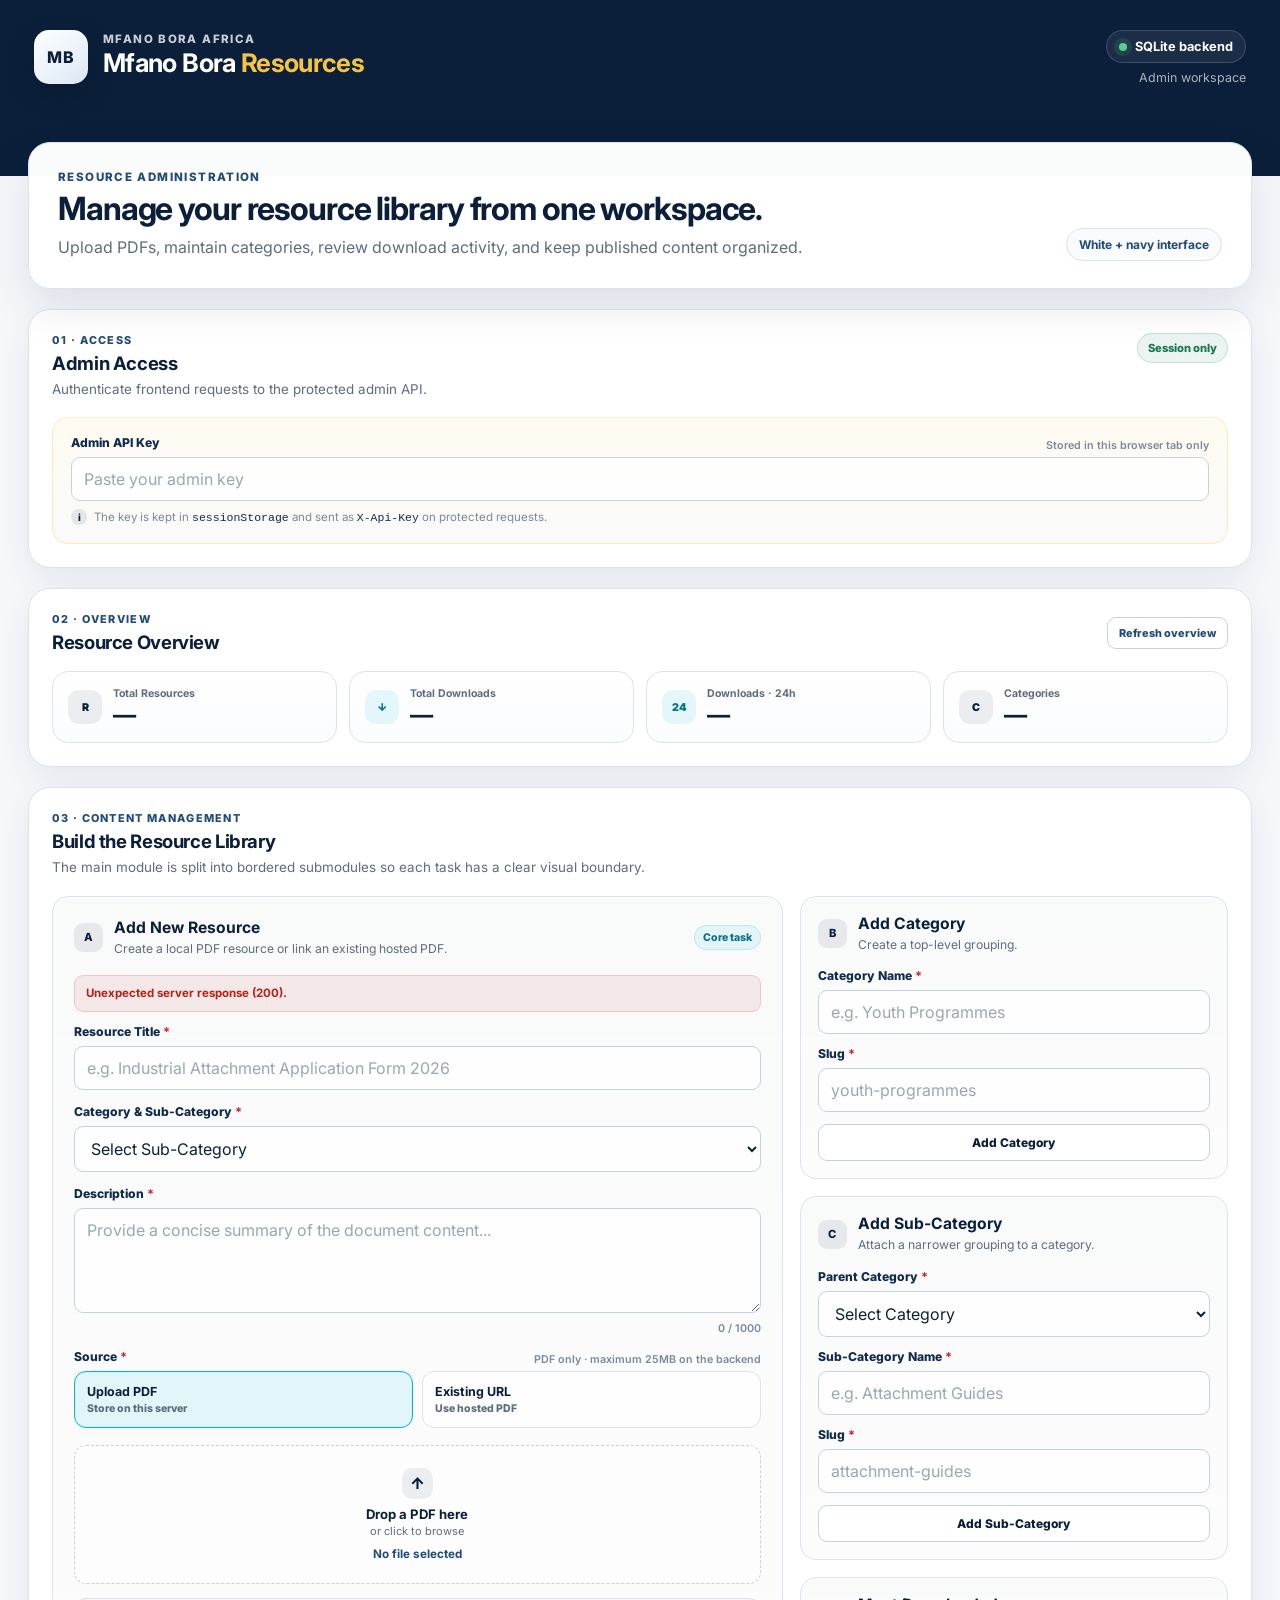
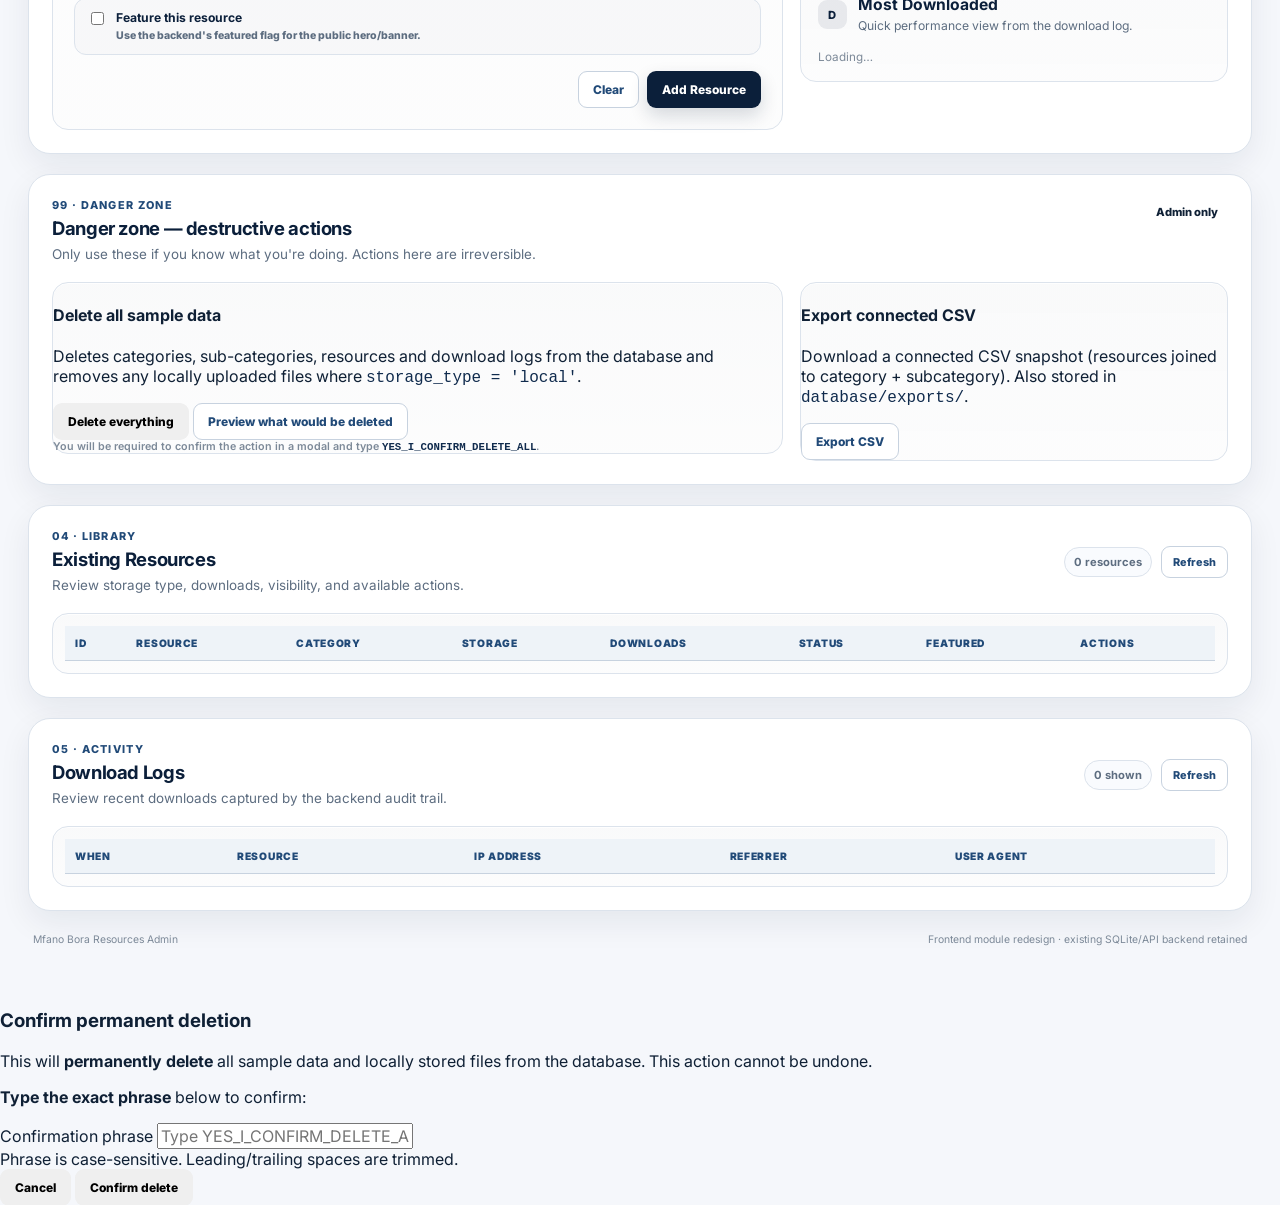
==== commit c03cca88: "feat(admin): add preview button and confirmation modal for sample data deletion" ====
--- a/admin/index.html
+++ b/admin/index.html
@@ -284,11 +284,13 @@
         <div class="workspace-grid">
           <div class="submodule submodule-danger">
             <h4>Delete all sample data</h4>
-            <p>Deletes categories, sub-categories, resources and download logs from the database and removes any locally uploaded PDF files.</p>
+            <p>Deletes categories, sub-categories, resources and download logs from the database and removes any locally uploaded files where <code>storage_type = 'local'</code>.</p>
+
             <div class="field">
-              <button id="killAllBtn" type="button" class="button button-danger">Delete everything (type confirmation)</button>
-            </div>
-            <div class="field-note">You will be prompted to type <code>YES_I_CONFIRM_DELETE_ALL</code> to confirm.</div>
+              <button id="killAllBtn" type="button" class="button button-danger">Delete everything</button>
+              <button id="killPreviewBtn" type="button" class="button button-outline">Preview what would be deleted</button>
+            </div>
+            <div class="field-note">You will be required to confirm the action in a modal and type <code>YES_I_CONFIRM_DELETE_ALL</code>.</div>
           </div>
 
           <div class="submodule submodule-export">
@@ -375,6 +377,28 @@
     </main>
   </div>
 
+  <!-- Confirmation Modal (hidden by default) -->
+  <div id="dangerModal" class="modal" aria-hidden="true" role="dialog" aria-labelledby="dangerModalTitle" aria-modal="true">
+    <div class="modal-backdrop" id="dangerModalBackdrop"></div>
+    <div class="modal-panel" role="document">
+      <header class="modal-header">
+        <h3 id="dangerModalTitle">Confirm permanent deletion</h3>
+      </header>
+      <div class="modal-body">
+        <p>This will <strong>permanently delete</strong> all sample data and locally stored files from the database. This action cannot be undone.</p>
+        <p><strong>Type the exact phrase</strong> below to confirm:</p>
+        <label for="dangerConfirmInput" class="visually-hidden">Confirmation phrase</label>
+        <input id="dangerConfirmInput" type="text" placeholder="Type YES_I_CONFIRM_DELETE_ALL" autocomplete="off" />
+        <div class="modal-hint">Phrase is case-sensitive. Leading/trailing spaces are trimmed.</div>
+        <div id="dangerModalMsg" class="message" aria-live="polite"></div>
+      </div>
+      <footer class="modal-footer">
+        <button id="dangerCancelBtn" type="button" class="button">Cancel</button>
+        <button id="dangerConfirmBtn" type="button" class="button button-danger">Confirm delete</button>
+      </footer>
+    </div>
+  </div>
+
   <script src="js/admin.js"></script>
 </body>
 </html>
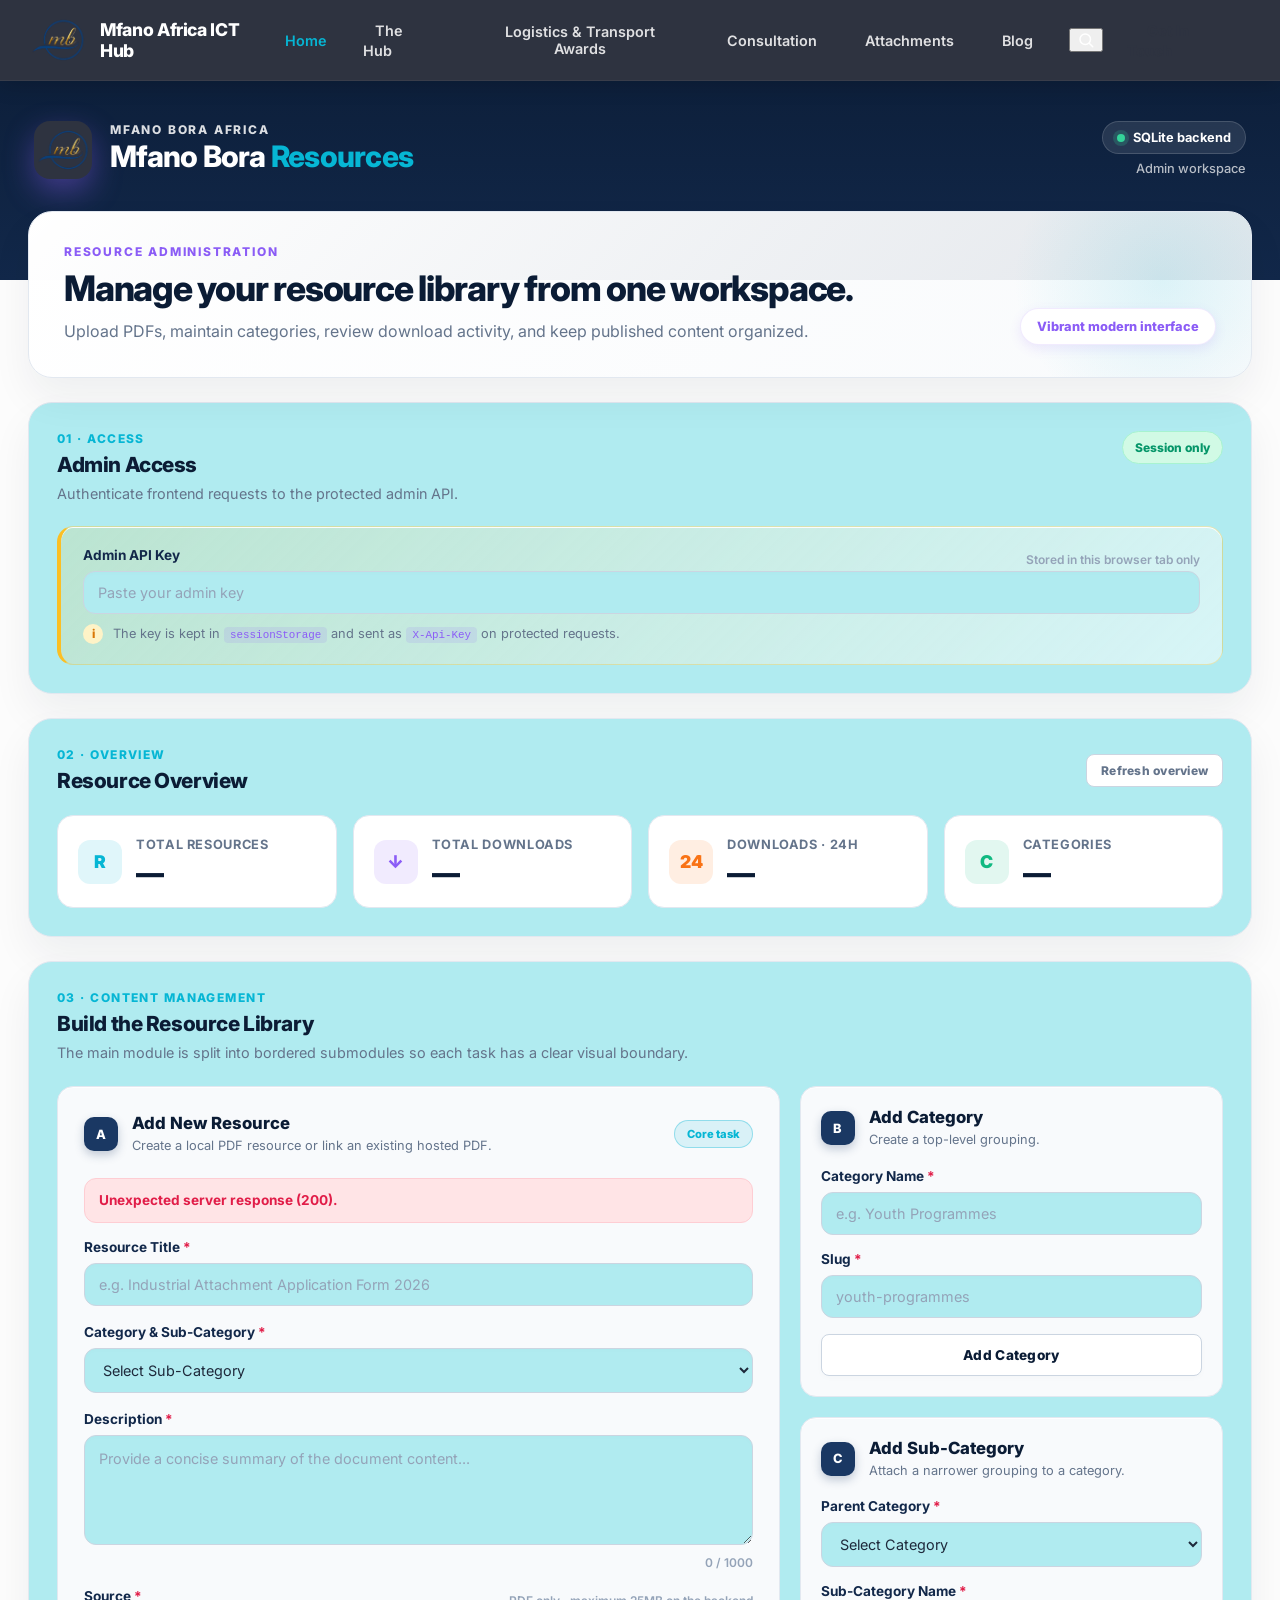
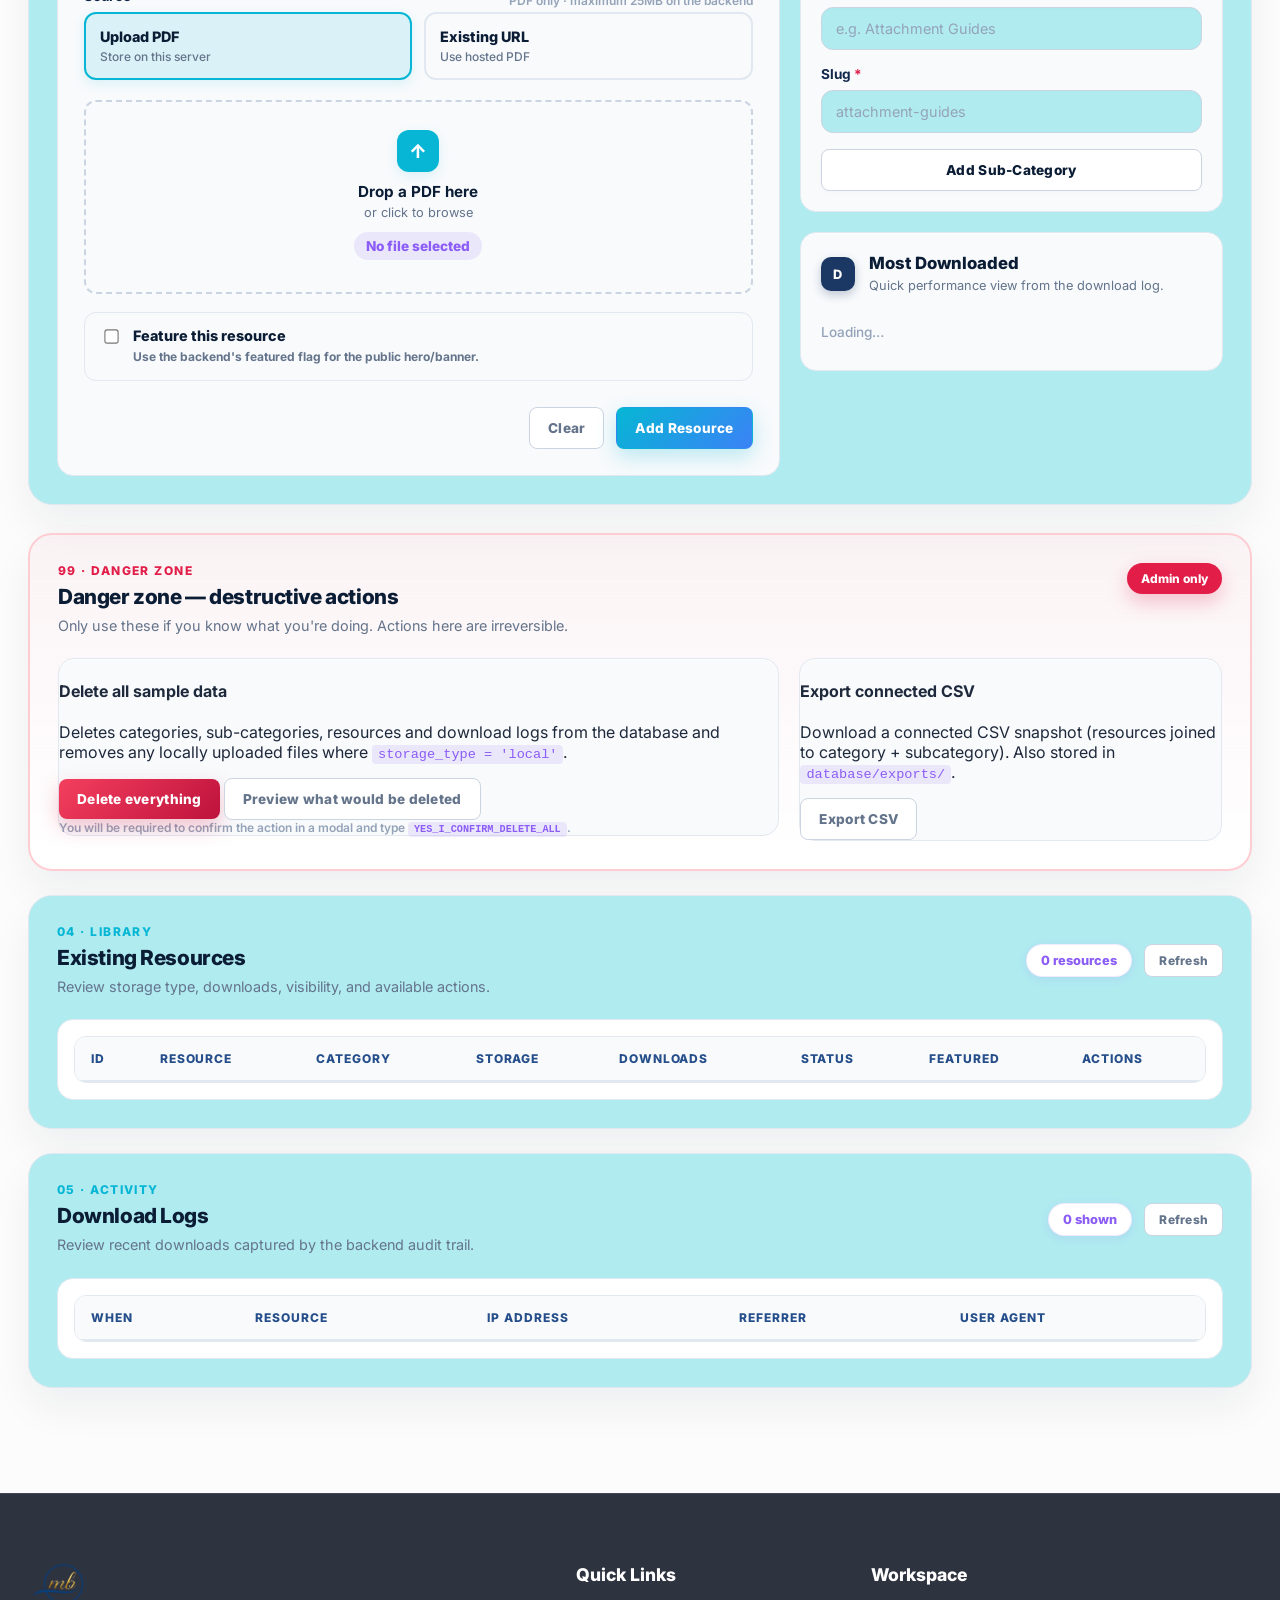
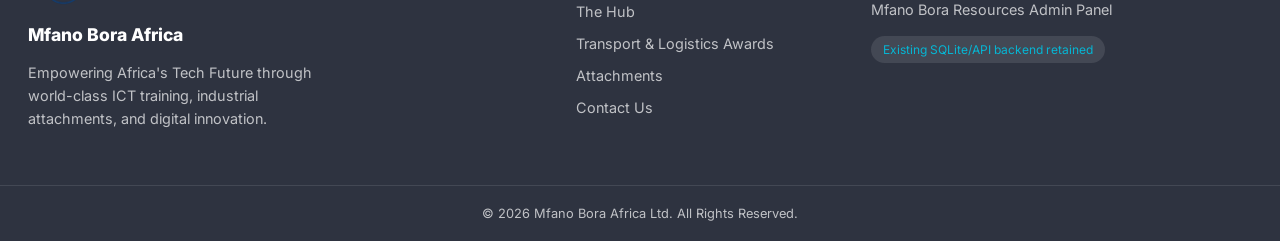
==== commit 0cd51d62: "feat(admin): add global navigation, search modal and upgraded footer UI" ====
--- a/admin/index.html
+++ b/admin/index.html
@@ -2,19 +2,99 @@
 <html lang="en">
 <head>
   <meta charset="UTF-8">
-  <meta name="viewport" content="width=device-width, initial-scale=1.0">
-  <meta name="theme-color" content="#0b1f3a">
+  <meta name="viewport" content="width=device-width, initial-scale=1.0, maximum-scale=5.0, user-scalable=yes">
+  <meta name="theme-color" content="#0b1c35">
   <title>Mfano Bora Resources — Admin Panel</title>
+  
   <link rel="preconnect" href="https://fonts.googleapis.com">
   <link rel="preconnect" href="https://fonts.gstatic.com" crossorigin>
-  <link href="https://fonts.googleapis.com/css2?family=Inter:wght@400;500;600;700;800&display=swap" rel="stylesheet">
+  <link href="https://fonts.googleapis.com/css2?family=Inter:wght@400;500;600;700;800;900&display=swap" rel="stylesheet">
   <link rel="stylesheet" href="css/admin.css">
 </head>
 <body>
+
+  <!-- GLOBAL Mfano Bora NAVIGATION -->
+  <nav id="mainNav">
+      <div class="nav-container">
+          <a href="/" class="nav-logo">
+              <img src="logo.png" alt="Mfano Bora Logo" class="brand-mark-small">
+              <div class="site-brand">
+                  <span class="site-name">Mfano Africa ICT Hub</span>
+              </div>
+          </a>
+
+          <button class="menu-toggle" id="menuToggle" aria-label="Toggle menu" aria-expanded="false">
+              <span></span>
+              <span></span>
+              <span></span>
+          </button>
+
+          <ul class="nav-links" id="navLinks">
+              <li><a href="/" class="active">Home</a></li>
+              <li><a href="/hub/">The Hub</a></li>
+              
+              <li class="nav-dropdown">
+                  <button class="nav-dropdown-toggle" type="button" aria-expanded="false" aria-haspopup="true">
+                      Logistics & Transport Awards
+                  </button>
+                  <ul class="nav-dropdown-menu" id="awardsSubmenu">
+                      <li><a href="/awards/">Logistics & Transport Awards</a></li>
+                      <li><a href="/safety/">Road Safety Club</a></li>
+                      <li><a href="/gallery/">Gallery</a></li>
+                  </ul>
+              </li>
+
+              <li><a href="/consultancy/">Consultation</a></li>
+
+              <li class="nav-dropdown">
+                  <button class="nav-dropdown-toggle" type="button" aria-expanded="false" aria-haspopup="true">
+                      Attachments
+                  </button>
+                  <ul class="nav-dropdown-menu" id="careerSubmenu">
+                      <li><a href="/attachment/">Attachment</a></li>
+                      <li><a href="/internship/">Internship</a></li>
+                      <li><a href="/employment/">Employment</a></li>
+                  </ul>
+              </li>
+
+              <li><a href="/blog/">Blog</a></li>
+
+              <li class="nav-search-item">
+                  <button type="button" class="nav-search-toggle" id="searchToggle" aria-label="Open search" aria-haspopup="dialog" aria-expanded="false">
+                      <svg class="search-icon" viewBox="0 0 24 24" fill="none" xmlns="http://www.w3.org/2000/svg" aria-hidden="true">
+                          <circle cx="11" cy="11" r="7" stroke="currentColor" stroke-width="2"/>
+                          <line x1="16.65" y1="16.65" x2="21" y2="21" stroke="currentColor" stroke-width="2" stroke-linecap="round"/>
+                      </svg>
+                      <span class="search-label">Search</span>
+                  </button>
+              </li>
+
+              <li><a href="/contact-us/" class="nav-cta">Get In Touch</a></li>
+          </ul>
+      </div>
+  </nav>
+  <div class="nav-overlay" id="navOverlay"></div>
+
+  <!-- SEARCH MODAL -->
+  <div class="search-modal-overlay" id="searchModalOverlay">
+      <div class="search-modal" id="searchModal" role="dialog" aria-modal="true" aria-label="Site search">
+          <button type="button" class="search-modal-close" id="searchModalClose" aria-label="Close search">&times;</button>
+          <form class="search-modal-form" id="searchModalForm" action="/search/" method="GET" role="search">
+              <svg class="search-modal-form-icon" viewBox="0 0 24 24" fill="none" xmlns="http://www.w3.org/2000/svg" aria-hidden="true">
+                  <circle cx="11" cy="11" r="7" stroke="currentColor" stroke-width="2"/>
+                  <line x1="16.65" y1="16.65" x2="21" y2="21" stroke="currentColor" stroke-width="2" stroke-linecap="round"/>
+              </svg>
+              <input type="text" name="q" id="searchModalInput" class="search-modal-input" placeholder="Search pages, services, trainings, attachments..." autocomplete="off" aria-label="Search pages, services, trainings, attachments">
+              <button type="submit" class="search-modal-submit" aria-label="Submit search">Search</button>
+          </form>
+      </div>
+  </div>
+
   <div class="page-shell">
+    <!-- RESOURCE ADMIN PAGE TITLE HEADER -->
     <header class="topbar">
       <div class="topbar-brand">
-        <div class="brand-mark" aria-hidden="true">MB</div>
+        <img src="logo.png" alt="Mfano Bora Logo" class="brand-mark">
         <div>
           <div class="eyebrow">Mfano Bora Africa</div>
           <h1>Mfano Bora <span>Resources</span></h1>
@@ -34,7 +114,7 @@
           <h2>Manage your resource library from one workspace.</h2>
           <p class="hero-copy">Upload PDFs, maintain categories, review download activity, and keep published content organized.</p>
         </div>
-        <div class="hero-chip">White + navy interface</div>
+        <div class="hero-chip">Vibrant modern interface</div>
       </section>
 
       <!-- SECURITY MODULE -->
@@ -79,14 +159,14 @@
               <strong class="stat-value" id="statResources">—</strong>
             </div>
           </div>
-          <div class="stat-card accent">
+          <div class="stat-card">
             <span class="stat-icon">↓</span>
             <div>
               <span class="stat-label">Total Downloads</span>
               <strong class="stat-value" id="statDownloads">—</strong>
             </div>
           </div>
-          <div class="stat-card accent">
+          <div class="stat-card">
             <span class="stat-icon">24</span>
             <div>
               <span class="stat-label">Downloads · 24h</span>
@@ -369,15 +449,38 @@
           </div>
         </div>
       </section>
-
-      <footer class="page-footer">
-        <span>Mfano Bora Resources Admin</span>
-        <span>Frontend module redesign · existing SQLite/API backend retained</span>
-      </footer>
     </main>
+
+    <!-- INTEGRATED & UPGRADED FOOTER -->
+    <footer class="page-footer-expanded">
+        <div class="footer-container">
+            <div class="footer-brand-col">
+                <img src="logo.png" alt="Mfano Bora Logo" class="brand-mark-small">
+                <h4>Mfano Bora Africa</h4>
+                <p>Empowering Africa's Tech Future through world-class ICT training, industrial attachments, and digital innovation.</p>
+            </div>
+            <div class="footer-links-col">
+                <h4>Quick Links</h4>
+                <ul>
+                    <li><a href="/hub/">The Hub</a></li>
+                    <li><a href="/awards/">Transport & Logistics Awards</a></li>
+                    <li><a href="/attachment/">Attachments</a></li>
+                    <li><a href="/contact-us/">Contact Us</a></li>
+                </ul>
+            </div>
+            <div class="footer-meta-col">
+                <h4>Workspace</h4>
+                <p>Mfano Bora Resources Admin Panel</p>
+                <p class="meta-tag">Existing SQLite/API backend retained</p>
+            </div>
+        </div>
+        <div class="footer-bottom">
+            <span>&copy; 2026 Mfano Bora Africa Ltd. All Rights Reserved.</span>
+        </div>
+    </footer>
   </div>
 
-  <!-- Confirmation Modal (hidden by default) -->
+  <!-- Confirmation Modal -->
   <div id="dangerModal" class="modal" aria-hidden="true" role="dialog" aria-labelledby="dangerModalTitle" aria-modal="true">
     <div class="modal-backdrop" id="dangerModalBackdrop"></div>
     <div class="modal-panel" role="document">
--- a/admin/css/admin.css
+++ b/admin/css/admin.css
@@ -1,37 +1,65 @@
 :root {
-  --navy-950: #071426;
-  --navy-900: #0b1f3a;
-  --navy-850: #102b4d;
-  --navy-800: #17365e;
-  --navy-700: #214a78;
+  /* Extended, Vibrant Navy Palette */
+  --navy-950: #2e3340;
+  --navy-900: #0b1c35;
+  --navy-850: #12284a;
+  --navy-800: #1a3863;
+  --navy-700: #254e8a;
+
+  /* Vibrant Accent Colors */
   --cyan: #06b6d4;
-  --cyan-soft: rgba(6, 182, 212, 0.10);
-  --cyan-border: rgba(6, 182, 212, 0.28);
-  --gold: #f4c542;
-
-  --page: #f5f7fb;
-  --white: #ffffff;
-  --surface-soft: #f9fbfe;
-  --surface-tint: rgba(11, 31, 58, 0.025);
-  --border: #dce3ec;
-  --border-strong: #c7d2df;
-  --text: #0f2035;
-  --text-soft: #5d6d80;
-  --text-faint: #7c8998;
-
-  --success: #16794f;
-  --success-bg: rgba(22, 121, 79, 0.08);
-  --danger: #b42318;
-  --danger-bg: rgba(180, 35, 24, 0.08);
-  --warning: #9a6700;
-  --warning-bg: rgba(154, 103, 0, 0.08);
-
-  --radius-xl: 22px;
+  --cyan-soft: rgba(6, 182, 212, 0.12);
+  --cyan-border: rgba(6, 182, 212, 0.35);
+  
+  --violet: #8b5cf6;
+  --violet-soft: rgba(139, 92, 246, 0.12);
+  
+  --blue-accent: #3b82f6;
+  
+  --orange: #f97316;
+  --orange-soft: rgba(249, 115, 22, 0.12);
+  
+  --emerald: #10b981;
+  --emerald-soft: rgba(16, 185, 129, 0.12);
+  
+  --gold: #fbbf24;
+  --gold-soft: rgba(251, 191, 36, 0.15);
+
+  /* Structure & Surfaces */
+  --page: #fcfcfc;
+  --white: #b0ebf0;
+  --surface-soft: #f8fafc;
+  --border: #e2e8f0;
+  --border-strong: #cbd5e1;
+  
+  /* Typography */
+  --text: #1e293b;
+  --text-soft: #64748b;
+  --text-faint: #94a3b8;
+
+  /* Status Colors */
+  --success: #059669;
+  --success-bg: #d1fae5;
+  --success-border: #a7f3d0;
+  
+  --danger: #e11d48;
+  --danger-bg: #ffe4e6;
+  --danger-border: #fecdd3;
+  
+  --warning: #d97706;
+  --warning-bg: #fef3c7;
+  --warning-border: #fde68a;
+
+  /* Radii & Upgraded Shadows */
+  --radius-xl: 24px;
   --radius-lg: 16px;
   --radius-md: 12px;
-  --radius-sm: 9px;
-  --shadow-module: 0 12px 32px rgba(11, 31, 58, 0.07);
-  --shadow-card: 0 8px 22px rgba(11, 31, 58, 0.05);
+  --radius-sm: 8px;
+  
+  --shadow-module: 0 20px 40px rgba(11, 28, 53, 0.06);
+  --shadow-card: 0 10px 25px rgba(11, 28, 53, 0.04);
+  --shadow-glow: 0 8px 20px rgba(6, 182, 212, 0.25);
+  --shadow-glow-danger: 0 8px 20px rgba(225, 29, 72, 0.25);
 }
 
 * { box-sizing: border-box; }
@@ -43,20 +71,292 @@
   min-height: 100vh;
   font-family: 'Inter', system-ui, -apple-system, BlinkMacSystemFont, 'Segoe UI', sans-serif;
   color: var(--text);
-  background:
-    linear-gradient(180deg, var(--navy-900) 0 176px, var(--page) 176px 100%);
+  /* Adjusted gradient background transition to account for nav */
+  background: linear-gradient(180deg, var(--navy-900) 0, var(--navy-850) 280px, var(--page) 280px, var(--page) 100%);
 }
 
 button, input, select, textarea { font: inherit; }
 button { -webkit-tap-highlight-color: transparent; }
+
+/* =========================================
+   Global Navigation Bar Additions
+========================================= */
+#mainNav {
+  background: var(--navy-950);
+  position: sticky;
+  top: 0;
+  z-index: 1000;
+  padding: 0 28px;
+  border-bottom: 1px solid rgba(255, 255, 255, 0.05);
+  box-shadow: 0 4px 20px rgba(0, 0, 0, 0.15);
+  transition: all 0.3s ease;
+}
+
+#mainNav.scrolled {
+  background: rgba(4, 13, 26, 0.95);
+  backdrop-filter: blur(12px);
+}
+
+.nav-container {
+  max-width: 1400px;
+  margin: 0 auto;
+  display: flex;
+  align-items: center;
+  justify-content: space-between;
+  min-height: 80px;
+}
+
+.nav-logo {
+  display: flex;
+  align-items: center;
+  gap: 12px;
+  text-decoration: none;
+  color: #fff;
+}
+
+.brand-mark-small {
+  width: 60px;
+  height: 60px;
+  border-radius: 10px;
+  display: grid;
+  place-items: center;
+  font-weight: 900;
+  font-size: 0.9rem;
+  letter-spacing: .04em;
+  color: #fff;
+}
+
+.site-name {
+  font-weight: 800;
+  font-size: 1.1rem;
+  letter-spacing: -0.02em;
+}
+
+.nav-links {
+  display: flex;
+  align-items: center;
+  gap: 24px;
+  list-style: none;
+  margin: 0;
+  padding: 0;
+}
+
+.nav-links a, .nav-dropdown-toggle {
+  color: rgba(255, 255, 255, 0.85);
+  text-decoration: none;
+  font-size: 0.9rem;
+  font-weight: 600;
+  background: transparent;
+  border: none;
+  cursor: pointer;
+  padding: 8px 12px;
+  transition: color 0.2s ease;
+}
+
+.nav-links a:hover, .nav-dropdown-toggle:hover, .nav-links a.active {
+  color: var(--cyan);
+}
+
+.nav-dropdown {
+  position: relative;
+}
+
+.nav-dropdown-menu {
+  display: none;
+  position: absolute;
+  top: 100%;
+  left: 0;
+  background: var(--navy-850);
+  list-style: none;
+  padding: 12px 0;
+  min-width: 220px;
+  border: 1px solid rgba(255, 255, 255, 0.1);
+  border-radius: var(--radius-md);
+  box-shadow: 0 10px 30px rgba(0,0,0,0.2);
+}
+
+.nav-dropdown-menu.open {
+  display: block;
+  animation: slideInNav 0.2s ease;
+}
+
+@keyframes slideInNav {
+  from { opacity: 0; transform: translateY(-5px); }
+  to { opacity: 1; transform: translateY(0); }
+}
+
+.nav-dropdown-menu li a {
+  display: block;
+  padding: 10px 20px;
+  width: 100%;
+}
+
+.nav-dropdown-menu li a:hover {
+  background: rgba(255,255,255,0.05);
+}
+
+.nav-cta {
+  background: var(--cyan);
+  color: var(--navy-950) !important;
+  border-radius: 999px;
+  padding: 10px 20px !important;
+  font-weight: 800 !important;
+}
+
+.nav-cta:hover {
+  background: #fff;
+  color: var(--cyan) !important;
+  box-shadow: 0 4px 12px rgba(6, 182, 212, 0.3);
+}
+
+.nav-search-toggle {
+  display: flex;
+  align-items: center;
+  gap: 8px;
+  color: #fff;
+}
+
+.search-icon {
+  width: 18px;
+  height: 18px;
+}
+
+.search-label {
+  display: none; /* Hide on desktop, keep icon */
+}
+
+.menu-toggle {
+  display: none;
+  flex-direction: column;
+  gap: 5px;
+  background: none;
+  border: none;
+  cursor: pointer;
+  padding: 5px;
+}
+
+.menu-toggle span {
+  width: 24px;
+  height: 2px;
+  background: #fff;
+  transition: all 0.3s;
+}
+
+.search-modal-overlay {
+  position: fixed;
+  inset: 0;
+  background: rgba(4, 13, 26, 0.9);
+  backdrop-filter: blur(10px);
+  z-index: 2000;
+  display: none;
+  align-items: center;
+  justify-content: center;
+}
+
+.search-modal-overlay.active {
+  display: flex;
+}
+
+.search-modal {
+  width: 100%;
+  max-width: 600px;
+  padding: 20px;
+  position: relative;
+}
+
+.search-modal-close {
+  position: absolute;
+  top: -40px;
+  right: 20px;
+  background: none;
+  border: none;
+  color: #fff;
+  font-size: 2rem;
+  cursor: pointer;
+}
+
+.search-modal-form {
+  position: relative;
+  display: flex;
+  align-items: center;
+}
+
+.search-modal-form-icon {
+  position: absolute;
+  left: 20px;
+  width: 24px;
+  height: 24px;
+  color: var(--navy-700);
+}
+
+.search-modal-input {
+  width: 100%;
+  padding: 20px 20px 20px 60px;
+  border-radius: var(--radius-xl);
+  border: none;
+  font-size: 1.2rem;
+  box-shadow: 0 10px 40px rgba(0,0,0,0.2);
+}
+
+.search-modal-submit {
+  position: absolute;
+  right: 10px;
+  background: var(--cyan);
+  color: #fff;
+  border: none;
+  padding: 12px 24px;
+  border-radius: 999px;
+  font-weight: 800;
+  cursor: pointer;
+}
+
+.nav-overlay {
+  display: none;
+  position: fixed;
+  inset: 0;
+  background: rgba(0,0,0,0.5);
+  z-index: 998;
+}
+
+@media (max-width: 992px) {
+  .menu-toggle { display: flex; }
+  .nav-links {
+    position: fixed;
+    top: 0;
+    right: -100%;
+    width: 300px;
+    height: 100vh;
+    background: var(--navy-950);
+    flex-direction: column;
+    align-items: flex-start;
+    padding: 80px 30px;
+    transition: right 0.3s ease;
+    z-index: 999;
+  }
+  .nav-links.mobile-drawer-open { right: 0; }
+  .nav-overlay.active { display: block; }
+  .nav-dropdown-menu {
+    position: static;
+    box-shadow: none;
+    border: none;
+    border-left: 2px solid var(--navy-800);
+    background: transparent;
+    padding-left: 10px;
+  }
+  .search-label { display: block; }
+}
+
+/* =========================================
+   Admin Layout Additions
+========================================= */
 
 .page-shell { min-height: 100vh; }
 
 .topbar {
   max-width: 1400px;
   margin: 0 auto;
-  min-height: 176px;
-  padding: 30px 34px 28px;
+  min-height: 160px;
+  padding: 40px 34px 20px;
   color: #fff;
   display: flex;
   align-items: flex-start;
@@ -64,119 +364,140 @@
   gap: 24px;
 }
 
-.topbar-brand { display: flex; align-items: center; gap: 15px; }
+.topbar-brand { display: flex; align-items: center; gap: 18px; }
 
 .brand-mark {
-  width: 54px;
-  height: 54px;
-  border-radius: 15px;
+  width: 58px;
+  height: 58px;
+  border-radius: 16px;
   display: grid;
   place-items: center;
-  font-weight: 800;
+  font-weight: 900;
+  font-size: 1.1rem;
   letter-spacing: .04em;
-  color: var(--navy-900);
-  background: linear-gradient(145deg, #fff, #dbe8f5);
-  box-shadow: 0 10px 28px rgba(0,0,0,.16);
+  color: #fff;
+  /* Eye-catching brand mark gradient */
+  background: #2e3340;
+  box-shadow: 0 12px 30px rgba(139, 92, 246, 0.4);
 }
 
 .topbar h1 {
   margin: 2px 0 3px;
-  font-size: clamp(1.25rem, 2vw, 1.65rem);
+  font-size: clamp(1.4rem, 2.5vw, 1.85rem);
   line-height: 1.2;
   letter-spacing: -.025em;
-}
-
-.topbar h1 span { color: var(--gold); }
-.eyebrow { margin: 0; font-size: .72rem; text-transform: uppercase; letter-spacing: .12em; font-weight: 800; opacity: .78; }
-.eyebrow.dark { color: var(--navy-700); opacity: 1; }
+  font-weight: 800;
+}
+
+.topbar h1 span { color: var(--cyan); }
+.eyebrow { margin: 0; font-size: .75rem; text-transform: uppercase; letter-spacing: .15em; font-weight: 800; opacity: .85; }
+.eyebrow.dark { color: var(--violet); opacity: 1; }
 
 .topbar-meta { text-align: right; display: grid; gap: 7px; justify-items: end; }
 .system-status {
   display: inline-flex;
   align-items: center;
   gap: 8px;
-  padding: 8px 12px;
+  padding: 8px 14px;
   border-radius: 999px;
   border: 1px solid rgba(255,255,255,.15);
-  background: rgba(255,255,255,.07);
+  background: rgba(255,255,255,.1);
+  backdrop-filter: blur(8px);
   font-size: .8rem;
   font-weight: 700;
 }
-.status-dot { width: 8px; height: 8px; border-radius: 50%; background: #55d18a; box-shadow: 0 0 0 5px rgba(85,209,138,.12); }
-.system-copy { color: rgba(255,255,255,.66); font-size: .78rem; }
-
-.container { max-width: 1280px; margin: 0 auto; padding: 0 28px 38px; }
+.status-dot { width: 8px; height: 8px; border-radius: 50%; background: #34d399; box-shadow: 0 0 0 4px rgba(52, 211, 153, 0.2); }
+.system-copy { color: rgba(255,255,255,.7); font-size: .8rem; font-weight: 500; }
+
+.container { max-width: 1280px; margin: 0 auto; padding: 0 28px 45px; }
 
 .hero-intro {
-  margin-top: -34px;
-  padding: 27px 29px;
+  margin-top: -30px;
+  padding: 32px 35px;
   border-radius: var(--radius-xl);
   border: 1px solid var(--border);
-  background: rgba(255,255,255,.98);
-  box-shadow: 0 18px 45px rgba(11,31,58,.10);
+  background: linear-gradient(135deg, rgba(255,255,255,1) 0%, rgba(248,250,252,0.9) 100%);
+  box-shadow: var(--shadow-module);
   display: flex;
   align-items: flex-end;
   justify-content: space-between;
   gap: 20px;
   position: relative;
-}
-
-.hero-intro h2 { margin: 5px 0 7px; font-size: clamp(1.4rem, 3vw, 2rem); letter-spacing: -.035em; color: var(--navy-900); }
-.hero-copy { margin: 0; color: var(--text-soft); max-width: 760px; line-height: 1.6; }
-.hero-chip { flex: 0 0 auto; padding: 8px 12px; border: 1px solid var(--border); border-radius: 999px; font-size: .75rem; font-weight: 700; color: var(--navy-700); background: var(--surface-soft); }
+  overflow: hidden;
+}
+
+.hero-intro::before {
+  content: "";
+  position: absolute;
+  top: -50%; right: -5%;
+  width: 300px; height: 300px;
+  background: radial-gradient(circle, var(--cyan-soft) 0%, transparent 70%);
+  z-index: 0;
+  pointer-events: none;
+}
+
+.hero-intro > div { position: relative; z-index: 1; }
+.hero-intro h2 { margin: 8px 0 10px; font-size: clamp(1.5rem, 3.5vw, 2.2rem); letter-spacing: -.035em; color: var(--navy-900); font-weight: 800; }
+.hero-copy { margin: 0; color: var(--text-soft); max-width: 760px; line-height: 1.6; font-size: 1rem; }
+.hero-chip { flex: 0 0 auto; padding: 10px 16px; border: 1px solid var(--violet-soft); border-radius: 999px; font-size: .8rem; font-weight: 800; color: var(--violet); background: #fff; box-shadow: 0 4px 12px var(--violet-soft); position: relative; z-index: 1;}
 
 .module {
-  margin-top: 20px;
-  padding: 23px;
+  margin-top: 24px;
+  padding: 28px;
   background: var(--white);
   border: 1px solid var(--border);
   border-radius: var(--radius-xl);
   box-shadow: var(--shadow-module);
-}
-
-.module-header { display: flex; justify-content: space-between; align-items: flex-start; gap: 18px; margin-bottom: 18px; }
+  transition: box-shadow 0.3s ease;
+}
+
+.module:hover { box-shadow: 0 25px 50px rgba(11, 28, 53, 0.08); }
+
+.module-header { display: flex; justify-content: space-between; align-items: flex-start; gap: 18px; margin-bottom: 22px; }
 .module-header.compact { align-items: center; }
-.module-kicker { margin: 0 0 5px; color: var(--navy-700); font-size: .68rem; font-weight: 800; letter-spacing: .12em; text-transform: uppercase; }
-.module-header h3 { margin: 0; color: var(--navy-900); font-size: 1.16rem; letter-spacing: -.02em; }
-.module-header p:not(.module-kicker) { margin: 5px 0 0; color: var(--text-soft); font-size: .84rem; line-height: 1.5; }
-.module-badge { padding: 7px 10px; border-radius: 999px; font-size: .7rem; font-weight: 800; white-space: nowrap; }
-.module-badge.secure { color: var(--success); background: var(--success-bg); border: 1px solid rgba(22,121,79,.18); }
+.module-kicker { margin: 0 0 6px; color: var(--cyan); font-size: .75rem; font-weight: 800; letter-spacing: .12em; text-transform: uppercase; }
+.module-header h3 { margin: 0; color: var(--navy-900); font-size: 1.3rem; letter-spacing: -.02em; font-weight: 800; }
+.module-header p:not(.module-kicker) { margin: 6px 0 0; color: var(--text-soft); font-size: .9rem; line-height: 1.5; }
+
+.module-badge { padding: 8px 12px; border-radius: 999px; font-size: .75rem; font-weight: 800; white-space: nowrap; }
+.module-badge.secure { color: var(--success); background: var(--success-bg); border: 1px solid var(--success-border); }
 
 .submodule {
-  background: linear-gradient(180deg, rgba(11,31,58,.025), rgba(11,31,58,.012));
+  background: var(--surface-soft);
   border: 1px solid var(--border);
   border-radius: var(--radius-lg);
-  box-shadow: inset 0 1px 0 rgba(255,255,255,.88);
-}
-.submodule-accent { padding: 17px 18px; background: linear-gradient(180deg, rgba(244,197,66,.08), rgba(11,31,58,.025)); border-color: rgba(244,197,66,.28); }
-.submodule-primary { padding: 21px; }
-.submodule-secondary { padding: 17px; }
-.table-submodule { padding: 12px; overflow: hidden; }
+  box-shadow: inset 0 1px 0 rgba(255,255,255,0.9);
+}
+.submodule-accent { padding: 20px 22px; background: linear-gradient(135deg, var(--gold-soft) 0%, rgba(255,255,255,0.5) 100%); border-color: rgba(251, 191, 36, 0.3); border-left: 4px solid var(--gold); }
+.submodule-primary { padding: 26px; }
+.submodule-secondary { padding: 20px; transition: transform 0.2s ease; }
+.submodule-secondary:hover { transform: translateY(-2px); box-shadow: var(--shadow-card); background: #fff; }
+.table-submodule { padding: 16px; overflow: hidden; background: #fff; }
 
 .submodule-title-row, .field-label-row, .submodule-heading { display: flex; justify-content: space-between; align-items: center; gap: 12px; }
-.submodule-heading { margin-bottom: 18px; }
-.submodule-heading > div:first-child { display: flex; align-items: center; gap: 11px; }
-.submodule-heading.small { margin-bottom: 15px; }
-.submodule-heading h4 { margin: 0; font-size: .98rem; color: var(--navy-900); }
-.submodule-heading p { margin: 3px 0 0; color: var(--text-soft); font-size: .76rem; line-height: 1.45; }
-.submodule-index { width: 29px; height: 29px; border-radius: 9px; display: grid; place-items: center; flex: 0 0 auto; color: var(--navy-900); background: rgba(11,31,58,.08); font-size: .7rem; font-weight: 800; }
-.submodule-status { padding: 5px 8px; border-radius: 999px; background: rgba(6,182,212,.08); color: #0a7286; border: 1px solid rgba(6,182,212,.18); font-size: .66rem; font-weight: 800; }
-
-.access-note { margin-top: 8px; color: var(--text-faint); font-size: .72rem; line-height: 1.5; }
-.note-icon { display: inline-grid; place-items: center; width: 16px; height: 16px; margin-right: 4px; border-radius: 50%; color: var(--navy-900); background: rgba(11,31,58,.09); font-size: .62rem; font-weight: 800; }
-code { font-family: ui-monospace, SFMono-Regular, Menlo, monospace; color: var(--navy-850); }
-
-.workspace-grid { display: grid; grid-template-columns: minmax(0, 1.4fr) minmax(320px, .82fr); gap: 17px; align-items: start; }
-.stacked-submodules { display: grid; gap: 17px; }
-
-.form-grid { display: grid; grid-template-columns: repeat(2, minmax(0, 1fr)); gap: 14px; }
-.compact-form { display: grid; gap: 12px; }
+.submodule-heading { margin-bottom: 22px; }
+.submodule-heading > div:first-child { display: flex; align-items: center; gap: 14px; }
+.submodule-heading.small { margin-bottom: 18px; }
+.submodule-heading h4 { margin: 0; font-size: 1.05rem; color: var(--navy-900); font-weight: 800; }
+.submodule-heading p { margin: 4px 0 0; color: var(--text-soft); font-size: .8rem; line-height: 1.45; }
+.submodule-index { width: 34px; height: 34px; border-radius: 10px; display: grid; place-items: center; flex: 0 0 auto; color: #fff; background: var(--navy-800); font-size: .8rem; font-weight: 800; box-shadow: 0 4px 10px rgba(26, 56, 99, 0.25); }
+.submodule-status { padding: 6px 12px; border-radius: 999px; background: var(--cyan-soft); color: var(--cyan); border: 1px solid var(--cyan-border); font-size: .7rem; font-weight: 800; }
+
+.access-note { margin-top: 10px; color: var(--text-soft); font-size: .8rem; line-height: 1.5; }
+.note-icon { display: inline-grid; place-items: center; width: 20px; height: 20px; margin-right: 6px; border-radius: 50%; color: var(--warning); background: var(--warning-bg); font-size: .75rem; font-weight: 800; }
+code { font-family: ui-monospace, SFMono-Regular, Menlo, monospace; color: var(--violet); background: var(--violet-soft); padding: 2px 6px; border-radius: 4px; font-size: 0.85em; }
+
+.workspace-grid { display: grid; grid-template-columns: minmax(0, 1.4fr) minmax(340px, .82fr); gap: 20px; align-items: start; }
+.stacked-submodules { display: grid; gap: 20px; }
+
+.form-grid { display: grid; grid-template-columns: repeat(2, minmax(0, 1fr)); gap: 18px; }
+.compact-form { display: grid; gap: 16px; }
 .field { min-width: 0; position: relative; }
 .field-full { grid-column: 1 / -1; }
-.field label, .submodule-title-row label { display: block; margin-bottom: 7px; color: var(--navy-850); font-size: .76rem; font-weight: 800; }
-.field label > span, .submodule-title-row label > span { color: #c53030; }
-.field-note { color: var(--text-faint); font-size: .67rem; font-weight: 600; }
-.field-note.right { display: block; text-align: right; margin-top: 5px; }
+.field label, .submodule-title-row label { display: block; margin-bottom: 8px; color: var(--navy-850); font-size: .85rem; font-weight: 700; }
+.field label > span, .submodule-title-row label > span { color: var(--danger); }
+.field-note { color: var(--text-faint); font-size: .75rem; font-weight: 600; }
+.field-note.right { display: block; text-align: right; margin-top: 6px; }
 
 .field input[type="text"],
 .field input[type="url"],
@@ -186,136 +507,378 @@
 .submodule-accent > input {
   width: 100%;
   border: 1px solid var(--border-strong);
-  background: rgba(255,255,255,.86);
+  background: var(--white);
   color: var(--text);
-  border-radius: var(--radius-sm);
-  padding: 11px 12px;
+  border-radius: var(--radius-md);
+  padding: 12px 14px;
+  font-size: .9rem;
   outline: none;
-  transition: border-color .18s ease, box-shadow .18s ease, background .18s ease;
-}
-
-.field textarea { min-height: 105px; resize: vertical; }
-.field input::placeholder, .field textarea::placeholder, .submodule-accent > input::placeholder { color: #9aa6b4; }
-.field input:focus, .field select:focus, .field textarea:focus, .submodule-accent > input:focus { border-color: var(--cyan); box-shadow: 0 0 0 3px rgba(6,182,212,.10); background: #fff; }
-
-.source-toggle { display: grid; grid-template-columns: 1fr 1fr; gap: 9px; margin-bottom: 10px; }
-.source-option { margin: 0; padding: 12px; border: 1px solid var(--border); border-radius: var(--radius-md); background: rgba(255,255,255,.7); cursor: pointer; transition: .18s ease; }
-.source-option:has(input:checked) { border-color: var(--cyan); background: var(--cyan-soft); box-shadow: inset 0 0 0 1px rgba(6,182,212,.08); }
+  transition: all .2s ease;
+  box-shadow: inset 0 2px 4px rgba(0,0,0,0.01);
+}
+
+.field textarea { min-height: 110px; resize: vertical; line-height: 1.5; }
+.field input::placeholder, .field textarea::placeholder, .submodule-accent > input::placeholder { color: var(--text-faint); }
+.field input:focus, .field select:focus, .field textarea:focus, .submodule-accent > input:focus { 
+  border-color: var(--cyan); 
+  box-shadow: 0 0 0 4px var(--cyan-soft); 
+  background: #fff; 
+}
+
+.source-toggle { display: grid; grid-template-columns: 1fr 1fr; gap: 12px; margin-bottom: 12px; }
+.source-option { margin: 0; padding: 14px; border: 2px solid var(--border); border-radius: var(--radius-md); background: var(--surface-soft); cursor: pointer; transition: all .2s ease; }
+.source-option:hover { border-color: var(--border-strong); background: #fff; }
+.source-option:has(input:checked) { border-color: var(--cyan); background: var(--cyan-soft); box-shadow: 0 4px 12px var(--cyan-soft); }
 .source-option input { position: absolute; opacity: 0; pointer-events: none; }
-.source-option-text { display: grid; gap: 3px; }
-.source-option-text strong { color: var(--navy-900); font-size: .78rem; }
-.source-option-text small { color: var(--text-soft); font-size: .66rem; }
+.source-option-text { display: grid; gap: 4px; }
+.source-option-text strong { color: var(--navy-900); font-size: .9rem; font-weight: 800; }
+.source-option-text small { color: var(--text-soft); font-size: .75rem; font-weight: 500;}
 
 .source-panel[hidden] { display: none; }
 .file-drop {
-  border: 1.5px dashed var(--border-strong);
+  border: 2px dashed var(--border-strong);
   border-radius: var(--radius-md);
-  padding: 22px 17px;
+  padding: 28px 20px;
   text-align: center;
-  background: rgba(255,255,255,.55);
+  background: var(--surface-soft);
   color: var(--text-soft);
   cursor: pointer;
   outline: none;
-  transition: border-color .18s ease, background .18s ease, transform .18s ease;
-}
-.file-drop:hover, .file-drop:focus, .file-drop.dragover { border-color: var(--cyan); background: var(--cyan-soft); transform: translateY(-1px); }
-.upload-icon { width: 31px; height: 31px; margin: 0 auto 7px; display: grid; place-items: center; border-radius: 10px; color: var(--navy-900); background: rgba(11,31,58,.07); font-weight: 800; }
-.file-drop strong { display: block; color: var(--navy-900); font-size: .82rem; }
-.file-drop > span { display: block; margin-top: 2px; font-size: .69rem; }
-.file-picked { margin-top: 9px; color: var(--navy-700); font-weight: 700; font-size: .73rem; overflow: hidden; text-overflow: ellipsis; white-space: nowrap; }
-
-.check-card { display: flex !important; align-items: flex-start; gap: 9px; margin: 0 !important; padding: 11px 12px; border: 1px solid var(--border); border-radius: var(--radius-md); background: rgba(11,31,58,.02); cursor: pointer; }
-.check-card input { margin-top: 2px; accent-color: var(--navy-900); }
-.check-card span { display: grid; gap: 3px; }
-.check-card strong { font-size: .76rem; color: var(--navy-900); }
-.check-card small { color: var(--text-soft); font-size: .66rem; line-height: 1.45; }
-
-.form-actions { display: flex; justify-content: flex-end; gap: 8px; padding-top: 2px; }
-
-.button { border: 1px solid transparent; border-radius: var(--radius-sm); padding: 10px 14px; font-weight: 800; font-size: .75rem; cursor: pointer; transition: transform .15s ease, box-shadow .18s ease, background .18s ease, border-color .18s ease, color .18s ease; }
-.button:hover:not(:disabled) { transform: translateY(-1px); }
-.button:active:not(:disabled) { transform: translateY(0); }
-.button:disabled { opacity: .55; cursor: not-allowed; }
-.button-primary { color: #fff; background: var(--navy-900); box-shadow: 0 8px 18px rgba(11,31,58,.16); }
-.button-primary:hover:not(:disabled) { background: var(--navy-800); }
-.button-secondary { color: var(--navy-900); background: #fff; border-color: var(--border-strong); }
-.button-secondary:hover:not(:disabled) { border-color: var(--navy-700); background: rgba(11,31,58,.03); }
-.button-outline { color: var(--navy-700); background: #fff; border-color: var(--border-strong); }
-.button-outline:hover:not(:disabled) { color: var(--navy-900); border-color: var(--navy-700); }
-.button-small { padding: 8px 11px; font-size: .68rem; }
-
-.message { display: none; margin-bottom: 12px; padding: 9px 11px; border-radius: var(--radius-sm); font-size: .72rem; font-weight: 700; line-height: 1.45; }
-.message.visible { display: block; }
-.message.success { color: var(--success); background: var(--success-bg); border: 1px solid rgba(22,121,79,.18); }
-.message.error { color: var(--danger); background: var(--danger-bg); border: 1px solid rgba(180,35,24,.16); }
-
-.stats-grid { display: grid; grid-template-columns: repeat(4, minmax(0, 1fr)); gap: 12px; }
-.stat-card { padding: 15px; display: flex; align-items: center; gap: 11px; border-radius: var(--radius-lg); border: 1px solid var(--border); background: linear-gradient(180deg, #fff, #fbfcfe); }
-.stat-icon { width: 34px; height: 34px; display: grid; place-items: center; flex: 0 0 auto; border-radius: 11px; background: rgba(11,31,58,.07); color: var(--navy-900); font-size: .67rem; font-weight: 900; }
-.stat-card.accent .stat-icon { background: var(--cyan-soft); color: #0a7286; }
-.stat-label { display: block; color: var(--text-soft); font-size: .66rem; font-weight: 700; line-height: 1.35; }
-.stat-value { display: block; margin-top: 3px; color: var(--navy-900); font-size: 1.45rem; line-height: 1; letter-spacing: -.03em; }
-
-.top-resources-list { display: grid; gap: 8px; }
-.loading-state { color: var(--text-faint); font-size: .73rem; }
-.top-resource { display: grid; grid-template-columns: 1fr auto; gap: 8px; align-items: center; padding: 10px 0; border-bottom: 1px dashed var(--border); }
-.top-resource:last-child { border-bottom: 0; padding-bottom: 0; }
-.top-resource-title { font-size: .73rem; color: var(--navy-900); font-weight: 700; line-height: 1.4; }
-.top-resource-meta { color: var(--text-faint); font-size: .64rem; margin-top: 2px; }
-.top-resource-count { color: #0a7286; font-size: .69rem; font-weight: 800; }
-
-.header-actions { display: flex; align-items: center; gap: 9px; flex-wrap: wrap; justify-content: flex-end; }
-.count-badge { color: var(--text-soft); font-size: .7rem; font-weight: 700; padding: 7px 9px; border: 1px solid var(--border); background: var(--surface-soft); border-radius: 999px; }
-
-.table-scroll { overflow-x: auto; }
-table { width: 100%; border-collapse: separate; border-spacing: 0; text-align: left; font-size: .72rem; min-width: 820px; }
-thead th { position: sticky; top: 0; z-index: 1; background: #eef3f8; color: var(--navy-700); padding: 11px 10px; border-bottom: 1px solid var(--border-strong); font-size: .64rem; font-weight: 900; text-transform: uppercase; letter-spacing: .07em; white-space: nowrap; }
-tbody td { padding: 11px 10px; color: var(--text); border-bottom: 1px solid #e9eef4; vertical-align: middle; }
+  transition: all .2s ease;
+}
+.file-drop:hover, .file-drop:focus, .file-drop.dragover { border-color: var(--cyan); background: var(--cyan-soft); transform: translateY(-2px); box-shadow: var(--shadow-card); }
+.upload-icon { width: 42px; height: 42px; margin: 0 auto 10px; display: grid; place-items: center; border-radius: 12px; color: #fff; background: var(--cyan); font-weight: 800; font-size: 1.2rem; box-shadow: 0 4px 12px var(--cyan-soft); transition: transform 0.2s; }
+.file-drop:hover .upload-icon { transform: scale(1.05); }
+.file-drop strong { display: block; color: var(--navy-900); font-size: .95rem; font-weight: 700;}
+.file-drop > span { display: block; margin-top: 4px; font-size: .8rem; }
+.file-picked { margin-top: 12px; color: var(--violet); font-weight: 800; font-size: .85rem; overflow: hidden; text-overflow: ellipsis; white-space: nowrap; background: var(--violet-soft); padding: 6px 12px; border-radius: 999px; display: inline-block;}
+
+.check-card { display: flex !important; align-items: flex-start; gap: 12px; margin: 0 !important; padding: 14px 16px; border: 1px solid var(--border); border-radius: var(--radius-md); background: var(--surface-soft); cursor: pointer; transition: all 0.2s ease; }
+.check-card:hover { background: #fff; border-color: var(--border-strong); box-shadow: var(--shadow-card); }
+.check-card input { margin-top: 3px; accent-color: var(--cyan); transform: scale(1.1); }
+.check-card span { display: grid; gap: 4px; }
+.check-card strong { font-size: .9rem; color: var(--navy-900); font-weight: 800;}
+.check-card small { color: var(--text-soft); font-size: .75rem; line-height: 1.45; }
+
+.form-actions { display: flex; justify-content: flex-end; gap: 12px; padding-top: 8px; }
+
+/* Enhanced Button Aesthetics */
+.button { border: 1px solid transparent; border-radius: var(--radius-sm); padding: 12px 18px; font-weight: 800; font-size: .85rem; cursor: pointer; transition: all .2s ease; letter-spacing: .02em; }
+.button:active:not(:disabled) { transform: translateY(0) scale(0.98); }
+.button:disabled { opacity: .6; cursor: not-allowed; }
+
+.button-primary { color: #fff; background: linear-gradient(135deg, var(--cyan) 0%, var(--blue-accent) 100%); box-shadow: var(--shadow-glow); }
+.button-primary:hover:not(:disabled) { transform: translateY(-2px); box-shadow: 0 12px 28px rgba(59, 130, 246, 0.4); background: linear-gradient(135deg, #08c8ea 0%, #4b8df6 100%); }
+
+.button-secondary { color: var(--navy-900); background: #fff; border-color: var(--border-strong); box-shadow: 0 2px 6px rgba(0,0,0,0.02); }
+.button-secondary:hover:not(:disabled) { border-color: var(--cyan); color: var(--cyan); box-shadow: 0 4px 12px var(--cyan-soft); transform: translateY(-2px); }
+
+.button-outline { color: var(--text-soft); background: #fff; border-color: var(--border-strong); }
+.button-outline:hover:not(:disabled) { color: var(--navy-900); border-color: var(--navy-800); background: var(--surface-soft); }
+
+.button-small { padding: 8px 14px; font-size: .75rem; }
+
+.message { display: none; margin-bottom: 16px; padding: 12px 14px; border-radius: var(--radius-md); font-size: .85rem; font-weight: 700; line-height: 1.45; }
+.message.visible { display: block; animation: slideIn 0.3s ease; }
+@keyframes slideIn { from { opacity: 0; transform: translateY(-5px); } to { opacity: 1; transform: translateY(0); } }
+.message.success { color: var(--success); background: var(--success-bg); border: 1px solid var(--success-border); }
+.message.error { color: var(--danger); background: var(--danger-bg); border: 1px solid var(--danger-border); }
+
+/* Colorful Stats Grid */
+.stats-grid { display: grid; grid-template-columns: repeat(4, minmax(0, 1fr)); gap: 16px; }
+.stat-card { padding: 20px; display: flex; align-items: center; gap: 14px; border-radius: var(--radius-lg); border: 1px solid var(--border); background: #fff; transition: all 0.2s ease; }
+.stat-card:hover { transform: translateY(-4px); box-shadow: var(--shadow-card); }
+
+.stat-icon { width: 44px; height: 44px; display: grid; place-items: center; flex: 0 0 auto; border-radius: 12px; font-size: 1.1rem; font-weight: 900; transition: transform 0.2s ease; }
+.stat-card:hover .stat-icon { transform: scale(1.1) rotate(5deg); }
+
+.stat-card:nth-child(1) .stat-icon { background: var(--cyan-soft); color: var(--cyan); }
+.stat-card:nth-child(2) .stat-icon { background: var(--violet-soft); color: var(--violet); }
+.stat-card:nth-child(3) .stat-icon { background: var(--orange-soft); color: var(--orange); }
+.stat-card:nth-child(4) .stat-icon { background: var(--emerald-soft); color: var(--emerald); }
+.stat-card:nth-child(1):hover { border-color: rgba(6, 182, 212, 0.3); }
+.stat-card:nth-child(2):hover { border-color: rgba(139, 92, 246, 0.3); }
+.stat-card:nth-child(3):hover { border-color: rgba(249, 115, 22, 0.3); }
+.stat-card:nth-child(4):hover { border-color: rgba(16, 185, 129, 0.3); }
+
+.stat-label { display: block; color: var(--text-soft); font-size: .8rem; font-weight: 700; line-height: 1.35; text-transform: uppercase; letter-spacing: 0.05em; }
+.stat-value { display: block; margin-top: 6px; color: var(--navy-900); font-size: 1.75rem; font-weight: 900; line-height: 1; letter-spacing: -.03em; }
+
+.top-resources-list { display: grid; gap: 10px; }
+.loading-state { color: var(--text-faint); font-size: .85rem; padding: 10px 0; font-weight: 500;}
+.top-resource { display: grid; grid-template-columns: 1fr auto; gap: 12px; align-items: center; padding: 12px 14px; border-radius: var(--radius-md); background: var(--surface-soft); transition: background 0.2s; }
+.top-resource:hover { background: #fff; box-shadow: 0 4px 12px rgba(0,0,0,0.03); }
+.top-resource-title { font-size: .85rem; color: var(--navy-900); font-weight: 800; line-height: 1.4; }
+.top-resource-meta { color: var(--text-soft); font-size: .75rem; margin-top: 4px; font-weight: 500;}
+.top-resource-count { color: var(--cyan); background: var(--cyan-soft); padding: 4px 10px; border-radius: 999px; font-size: .75rem; font-weight: 800; }
+
+.header-actions { display: flex; align-items: center; gap: 12px; flex-wrap: wrap; justify-content: flex-end; }
+.count-badge { color: var(--violet); font-size: .8rem; font-weight: 800; padding: 8px 14px; border: 1px solid var(--violet-soft); background: #fff; box-shadow: 0 2px 8px var(--violet-soft); border-radius: 999px; }
+
+/* Enhanced Table UI */
+.table-scroll { overflow-x: auto; border-radius: var(--radius-md); border: 1px solid var(--border); }
+.table-scroll::-webkit-scrollbar { height: 8px; }
+.table-scroll::-webkit-scrollbar-track { background: var(--surface-soft); border-radius: 4px; }
+.table-scroll::-webkit-scrollbar-thumb { background: var(--border-strong); border-radius: 4px; }
+
+table { width: 100%; border-collapse: separate; border-spacing: 0; text-align: left; font-size: .85rem; min-width: 820px; }
+thead th { position: sticky; top: 0; z-index: 1; background: var(--surface-soft); color: var(--navy-700); padding: 14px 16px; border-bottom: 2px solid var(--border); font-size: .75rem; font-weight: 800; text-transform: uppercase; letter-spacing: .08em; white-space: nowrap; }
+tbody td { padding: 14px 16px; color: var(--text); border-bottom: 1px solid var(--border); vertical-align: middle; transition: background 0.2s ease; }
 tbody tr:last-child td { border-bottom: 0; }
-tbody tr:hover td { background: rgba(6,182,212,.035); }
+tbody tr:hover td { background: var(--cyan-soft); cursor: default; }
+
 .title-cell { max-width: 280px; font-weight: 800; color: var(--navy-900); }
-.category-cell { max-width: 230px; color: var(--text-soft); line-height: 1.4; }
-.pill { display: inline-flex; align-items: center; gap: 5px; padding: 5px 7px; border-radius: 999px; font-size: .61rem; font-weight: 800; white-space: nowrap; }
-.pill.local { color: #0a7286; background: var(--cyan-soft); border: 1px solid rgba(6,182,212,.14); }
-.pill.external { color: var(--text-soft); background: rgba(11,31,58,.05); border: 1px solid var(--border); }
-.pill.featured { color: var(--warning); background: var(--warning-bg); border: 1px solid rgba(154,103,0,.15); }
-.pill.published { color: var(--success); background: var(--success-bg); border: 1px solid rgba(22,121,79,.15); }
-.pill.draft { color: var(--text-soft); background: rgba(11,31,58,.05); border: 1px solid var(--border); }
-.action-row { display: flex; flex-wrap: wrap; gap: 6px; }
-.table-action { padding: 6px 8px; border-radius: 7px; border: 1px solid var(--border-strong); background: #fff; color: var(--navy-700); font-size: .64rem; font-weight: 800; cursor: pointer; }
-.table-action:hover { border-color: var(--navy-700); }
-.table-action.danger { color: var(--danger); border-color: rgba(180,35,24,.22); }
-.table-action.danger:hover { background: var(--danger-bg); }
-.empty-row td { text-align: center; color: var(--text-faint); padding: 36px 12px; }
-
-.page-footer { display: flex; justify-content: space-between; gap: 14px; padding: 22px 5px 6px; color: var(--text-faint); font-size: .65rem; }
+.category-cell { max-width: 230px; color: var(--text-soft); line-height: 1.4; font-weight: 500;}
+
+/* Dynamic Status Pills */
+.pill { display: inline-flex; align-items: center; gap: 6px; padding: 6px 10px; border-radius: 999px; font-size: .7rem; font-weight: 800; white-space: nowrap; box-shadow: 0 2px 4px rgba(0,0,0,0.02); }
+.pill.local { color: var(--cyan); background: #fff; border: 1px solid var(--cyan-border); }
+.pill.external { color: var(--violet); background: #fff; border: 1px solid var(--violet-soft); }
+.pill.featured { color: var(--warning); background: #fff; border: 1px solid var(--warning-border); }
+.pill.published { color: var(--success); background: #fff; border: 1px solid var(--success-border); }
+.pill.draft { color: var(--text-soft); background: var(--surface-soft); border: 1px solid var(--border); }
+
+.action-row { display: flex; flex-wrap: wrap; gap: 8px; }
+.table-action { padding: 8px 12px; border-radius: 8px; border: 1px solid var(--border-strong); background: #fff; color: var(--navy-700); font-size: .75rem; font-weight: 800; cursor: pointer; transition: all 0.2s ease; }
+.table-action:hover { border-color: var(--cyan); color: var(--cyan); transform: translateY(-1px); box-shadow: 0 4px 10px var(--cyan-soft); }
+.table-action.danger { color: var(--danger); border-color: var(--danger-border); }
+.table-action.danger:hover { background: var(--danger); color: #fff; border-color: var(--danger); box-shadow: 0 4px 10px var(--danger-bg); }
+.empty-row td { text-align: center; color: var(--text-faint); padding: 45px 20px; font-size: .9rem; font-weight: 600;}
+
+/* Enhanced Danger module */
+.module-danger {
+  border: 2px solid var(--danger-border);
+  background: linear-gradient(180deg, rgba(225, 29, 72, 0.04) 0%, #fff 100%);
+  padding: 28px;
+  margin-top: 28px;
+  border-radius: var(--radius-xl);
+}
+
+.module-danger .module-header {
+  display: flex;
+  justify-content: space-between;
+  align-items: start;
+  gap: 16px;
+}
+
+.module-danger .module-kicker {
+  color: var(--danger);
+  font-weight: 800;
+  margin: 0 0 6px 0;
+}
+
+.module-danger .module-badge.warning {
+  background: var(--danger);
+  border: none;
+  color: #fff;
+  padding: 8px 14px;
+  border-radius: 999px;
+  font-weight: 800;
+  box-shadow: var(--shadow-glow-danger);
+}
+
+.button-danger {
+  background: linear-gradient(135deg, #f43f5e 0%, #be123c 100%);
+  box-shadow: var(--shadow-glow-danger);
+  border: 0;
+  color: white;
+}
+
+.button-danger:hover:not(:disabled) {
+  background: linear-gradient(135deg, #fb7185 0%, #e11d48 100%);
+  transform: translateY(-2px);
+  box-shadow: 0 12px 28px rgba(225, 29, 72, 0.35);
+}
+
+.visually-hidden {
+  position: absolute !important;
+  height: 1px; width: 1px;
+  overflow: hidden;
+  clip: rect(1px, 1px, 1px, 1px);
+  white-space: nowrap;
+}
+
+/* Modal styles */
+.modal {
+  display: none;
+  position: fixed;
+  inset: 0;
+  z-index: 1200;
+  align-items: center;
+  justify-content: center;
+  padding: 20px;
+}
+
+.modal[aria-hidden="false"] {
+  display: flex;
+  animation: fadeIn 0.2s ease-out;
+}
+
+@keyframes popUp { from { transform: scale(0.95); opacity: 0; } to { transform: scale(1); opacity: 1; } }
+
+.modal-backdrop {
+  position: absolute;
+  inset: 0;
+  background: rgba(11, 28, 53, 0.6);
+  backdrop-filter: blur(8px);
+}
+
+.modal-panel {
+  position: relative;
+  background: #fff;
+  border-radius: var(--radius-lg);
+  width: 100%;
+  max-width: 540px;
+  padding: 30px;
+  box-shadow: 0 25px 50px rgba(0, 0, 0, 0.25);
+  z-index: 2;
+  animation: popUp 0.3s cubic-bezier(0.175, 0.885, 0.32, 1.275);
+}
+
+.modal-header h3 {
+  margin: 0;
+  color: var(--danger);
+  font-size: 1.4rem;
+  font-weight: 800;
+  letter-spacing: -0.02em;
+}
+
+.modal-body { margin-top: 16px; color: var(--text); line-height: 1.6; }
+.modal-body p { margin-top: 0; margin-bottom: 12px; }
+
+.modal-body input#dangerConfirmInput {
+  width: 100%;
+  padding: 14px;
+  margin-top: 12px;
+  border-radius: var(--radius-md);
+  border: 2px solid var(--danger-border);
+  font-size: 1.05rem;
+  font-family: ui-monospace, SFMono-Regular, Menlo, monospace;
+  transition: all 0.2s ease;
+}
+
+.modal-body input#dangerConfirmInput:focus {
+  border-color: var(--danger);
+  box-shadow: 0 0 0 4px var(--danger-bg);
+  outline: none;
+}
+
+.modal-hint { margin-top: 10px; font-size: 0.85rem; color: var(--text-soft); font-weight: 500; }
+.modal-footer { display: flex; gap: 12px; justify-content: flex-end; margin-top: 28px; padding-top: 20px; border-top: 1px solid var(--border); }
+
+/* =========================================
+   Upgraded Full-Width Footer Additions
+========================================= */
+
+.page-footer-expanded {
+  background: var(--navy-950);
+  color: rgba(255, 255, 255, 0.7);
+  padding: 60px 0 20px;
+  margin-top: 60px;
+  border-top: 1px solid rgba(255, 255, 255, 0.1);
+}
+
+.footer-container {
+  max-width: 1280px;
+  margin: 0 auto;
+  padding: 0 28px;
+  display: grid;
+  grid-template-columns: 2fr 1fr 1.5fr;
+  gap: 40px;
+  margin-bottom: 40px;
+}
+
+.footer-brand-col h4, .footer-links-col h4, .footer-meta-col h4 {
+  color: #fff;
+  font-size: 1.1rem;
+  font-weight: 800;
+  margin: 10px 0 16px;
+}
+
+.footer-brand-col p {
+  line-height: 1.6;
+  font-size: 0.9rem;
+  max-width: 320px;
+}
+
+.footer-links-col ul {
+  list-style: none;
+  padding: 0;
+  margin: 0;
+  display: flex;
+  flex-direction: column;
+  gap: 12px;
+}
+
+.footer-links-col a {
+  color: rgba(255, 255, 255, 0.7);
+  text-decoration: none;
+  font-size: 0.9rem;
+  transition: color 0.2s;
+}
+
+.footer-links-col a:hover {
+  color: var(--cyan);
+}
+
+.footer-meta-col p {
+  font-size: 0.9rem;
+  margin-bottom: 8px;
+}
+
+.meta-tag {
+  display: inline-block;
+  background: rgba(255, 255, 255, 0.1);
+  padding: 6px 12px;
+  border-radius: 999px;
+  font-size: 0.75rem !important;
+  color: var(--cyan);
+  margin-top: 10px;
+}
+
+.footer-bottom {
+  max-width: 1280px;
+  margin: 0 auto;
+  padding: 20px 28px 0;
+  border-top: 1px solid rgba(255, 255, 255, 0.1);
+  text-align: center;
+  font-size: 0.8rem;
+}
 
 @media (max-width: 1080px) {
   .workspace-grid { grid-template-columns: 1fr; }
   .stats-grid { grid-template-columns: repeat(2, minmax(0, 1fr)); }
 }
 
+@media (max-width: 768px) {
+  .footer-container {
+    grid-template-columns: 1fr;
+    text-align: center;
+  }
+  .footer-brand-col p {
+    margin: 0 auto;
+  }
+}
+
 @media (max-width: 720px) {
-  body { background: linear-gradient(180deg, var(--navy-900) 0 152px, var(--page) 152px 100%); }
-  .topbar { min-height: 152px; padding: 22px 18px 20px; }
+  .topbar { min-height: 140px; padding: 30px 20px 20px; }
   .topbar-meta { display: none; }
-  .container { padding: 0 14px 30px; }
-  .hero-intro { margin-top: -24px; padding: 21px; align-items: flex-start; flex-direction: column; }
+  .container { padding: 0 16px 30px; }
+  .hero-intro { margin-top: -20px; padding: 24px; align-items: flex-start; flex-direction: column; }
   .hero-chip { align-self: flex-start; }
-  .module { padding: 17px; margin-top: 15px; border-radius: 18px; }
+  .module { padding: 20px; margin-top: 18px; border-radius: 20px; }
   .module-header, .module-header.compact { align-items: flex-start; flex-direction: column; }
-  .header-actions { justify-content: flex-start; }
+  .header-actions { justify-content: flex-start; width: 100%; margin-top: 10px; }
   .stats-grid { grid-template-columns: 1fr; }
   .form-grid { grid-template-columns: 1fr; }
   .source-toggle { grid-template-columns: 1fr; }
-  .page-footer { flex-direction: column; }
 }
 
 @media (max-width: 470px) {
-  .brand-mark { width: 45px; height: 45px; border-radius: 12px; }
-  .topbar h1 { font-size: 1.12rem; }
-  .submodule-primary { padding: 16px; }
+  .brand-mark { width: 48px; height: 48px; border-radius: 12px; font-size: 1rem;}
+  .topbar h1 { font-size: 1.25rem; }
+  .submodule-primary { padding: 18px; }
   .submodule-heading, .submodule-title-row, .field-label-row { align-items: flex-start; flex-direction: column; }
   .form-actions { justify-content: stretch; }
   .form-actions .button { flex: 1; }
-}
+}
